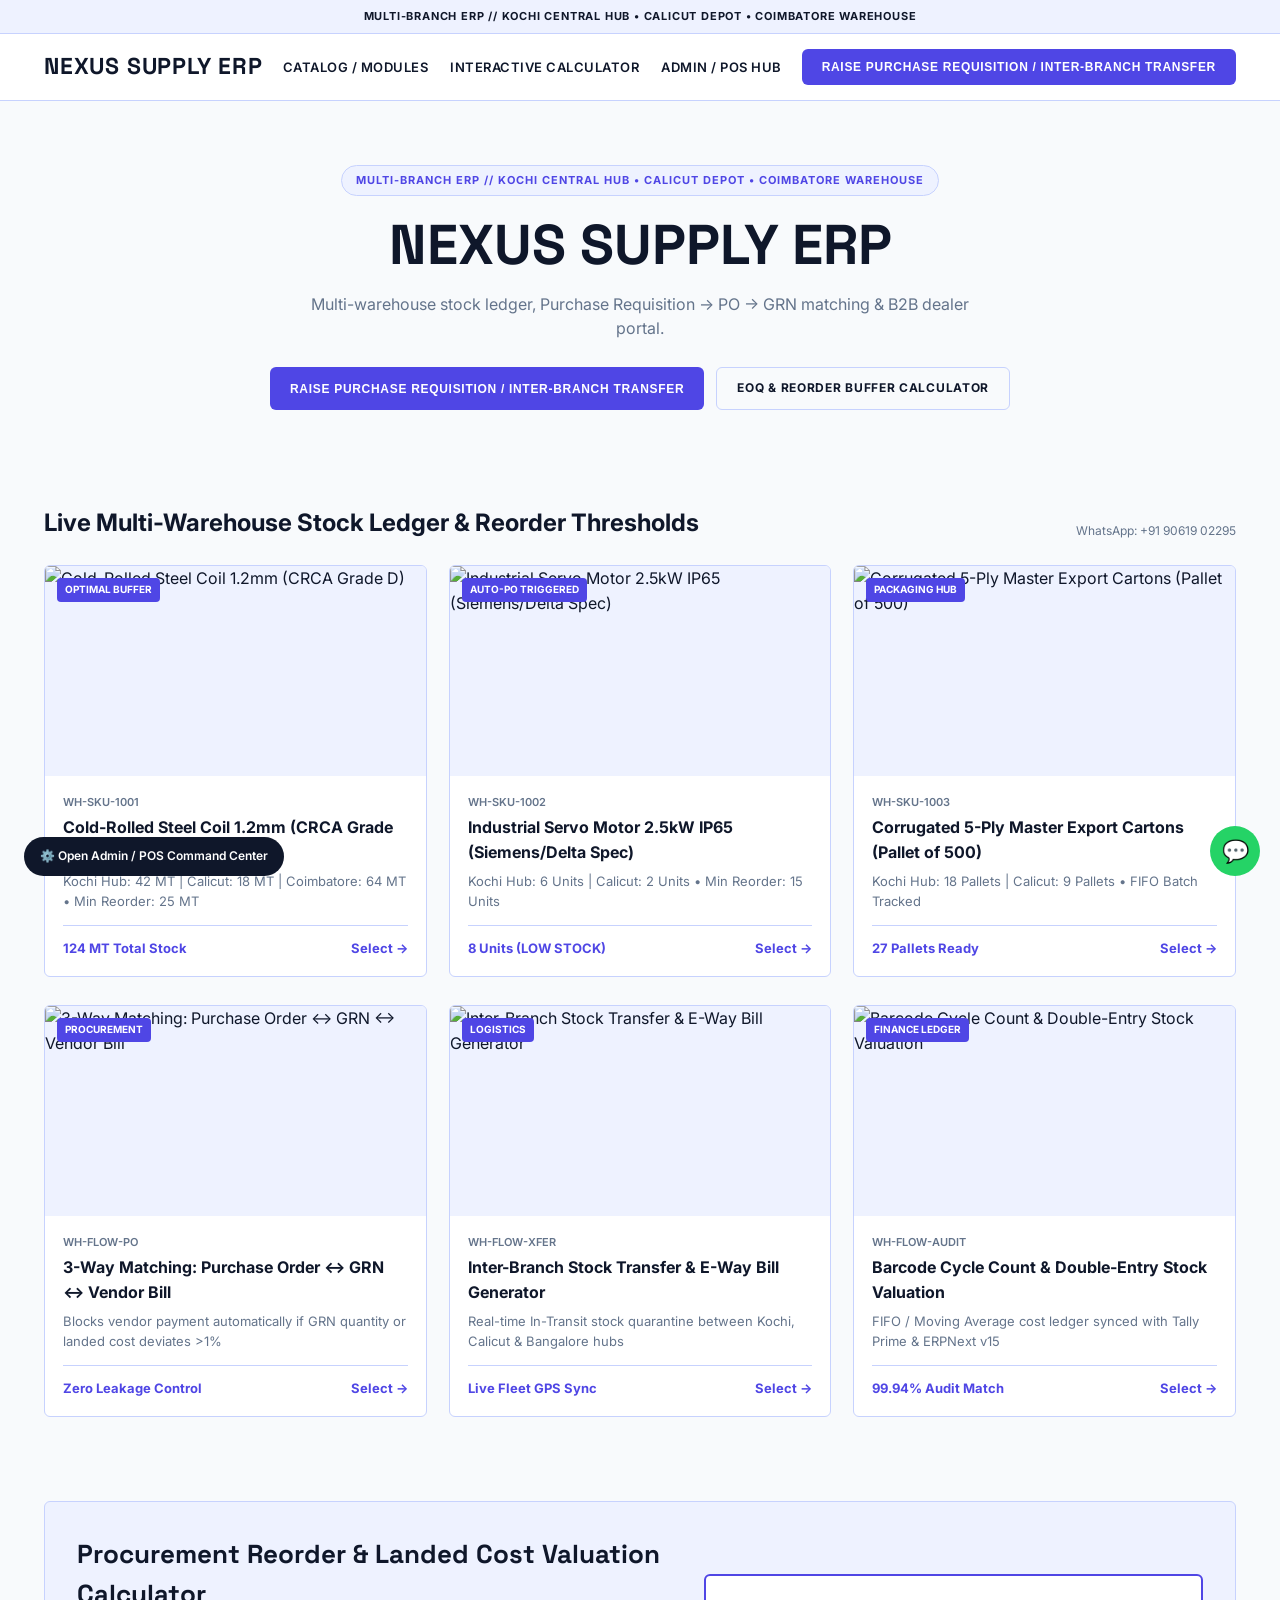
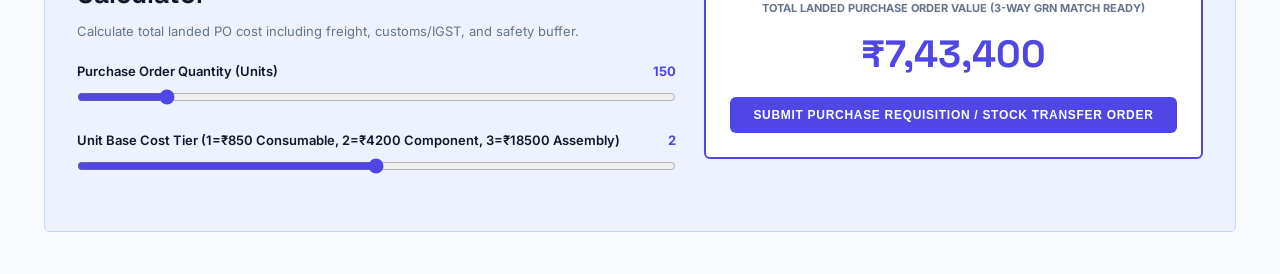
==== public/index.html @ a8b44edc "feat(tpl-lerp-warehouse-erp): multi-track Cloudflare Edge + Docker + POS/Admin Hub + whitelabel" ====
<!DOCTYPE html>
<html lang="en">
<head>
  <meta charset="UTF-8">
  <meta name="viewport" content="width=device-width, initial-scale=1.0">
  <title>NEXUS SUPPLY ERP — Large ERP</title>
  <link rel="preconnect" href="https://fonts.googleapis.com">
  <link rel="preconnect" href="https://fonts.gstatic.com" crossorigin>
  <link href="https://fonts.googleapis.com/css2?family=Inter:wght@400;500;600;700&family=Space+Grotesk:wght@600;700&display=swap" rel="stylesheet">
  <link rel="stylesheet" href="theme-tokens.css">
  <script src="whitelabel.js"></script>
  <style>
    * { box-sizing: border-box; margin: 0; padding: 0; }
    body {
      font-family: var(--font-primary);
      background-color: var(--bg-main);
      color: var(--color-dark);
      line-height: 1.55;
      -webkit-font-smoothing: antialiased;
    }
    .top-bar {
      background: var(--bg-canvas);
      color: var(--color-dark);
      font-size: 11px;
      font-weight: 700;
      letter-spacing: 0.8px;
      text-transform: uppercase;
      text-align: center;
      padding: 8px 16px;
      border-bottom: 1px solid var(--border-color);
    }
    header {
      position: sticky;
      top: 0;
      z-index: 100;
      background: rgba(255, 255, 255, 0.94);
      backdrop-filter: blur(12px);
      border-bottom: 1px solid var(--border-color);
    }
    .nav-container {
      max-width: 1240px;
      margin: 0 auto;
      padding: 15px 24px;
      display: flex;
      align-items: center;
      justify-content: space-between;
      gap: 16px;
    }
    .brand-logo {
      font-family: var(--font-accent);
      font-size: 23px;
      font-weight: 700;
      letter-spacing: 0.8px;
      text-transform: uppercase;
      color: var(--color-dark);
      text-decoration: none;
    }
    .brand-logo span {
      font-family: var(--font-primary);
      color: var(--color-primary);
      font-size: 11px;
      letter-spacing: 2px;
      display: block;
      margin-top: -2px;
    }
    nav.desktop-nav { display: flex; gap: 22px; align-items: center; }
    nav.desktop-nav a {
      color: var(--color-dark);
      text-decoration: none;
      font-size: 13px;
      font-weight: 600;
      text-transform: uppercase;
      letter-spacing: 0.5px;
    }
    nav.desktop-nav a:hover { color: var(--color-primary); }
    .btn-primary {
      background: var(--color-primary);
      color: #FFFFFF;
      border: none;
      padding: 11px 20px;
      border-radius: var(--radius);
      font-size: 12px;
      font-weight: 700;
      text-transform: uppercase;
      letter-spacing: 0.7px;
      cursor: pointer;
      text-decoration: none;
      display: inline-flex;
      align-items: center;
      gap: 8px;
    }
    .btn-outline {
      background: transparent;
      color: var(--color-dark);
      border: 1px solid var(--border-color);
      padding: 11px 20px;
      border-radius: var(--radius);
      font-size: 12px;
      font-weight: 700;
      text-transform: uppercase;
      letter-spacing: 0.7px;
      cursor: pointer;
      text-decoration: none;
    }
    .hero-banner {
      padding: 64px 24px 52px;
      max-width: 1240px;
      margin: 0 auto;
      text-align: center;
    }
    .hero-pill {
      display: inline-block;
      background: var(--bg-canvas);
      border: 1px solid var(--border-color);
      color: var(--color-primary);
      font-size: 11px;
      font-weight: 700;
      letter-spacing: 1px;
      padding: 6px 14px;
      border-radius: 999px;
      margin-bottom: 18px;
    }
    .hero-banner h1 {
      font-family: var(--font-accent);
      font-size: clamp(32px, 4.6vw, 56px);
      line-height: 1.1;
      margin-bottom: 16px;
    }
    .hero-banner p {
      font-size: 16px;
      color: #64748B;
      max-width: 680px;
      margin: 0 auto 26px;
    }
    .hero-actions { display: flex; gap: 12px; justify-content: center; flex-wrap: wrap; }
    .section-wrap { max-width: 1240px; margin: 0 auto; padding: 42px 24px; }
    .section-head {
      display: flex;
      align-items: flex-end;
      justify-content: space-between;
      margin-bottom: 24px;
      gap: 16px;
      flex-wrap: wrap;
    }
    .bento-grid {
      display: grid;
      grid-template-columns: repeat(3, 1fr);
      gap: var(--grid-gap-desktop);
    }
    .bento-card {
      background: #FFFFFF;
      border: 1px solid var(--border-color);
      border-radius: var(--radius);
      overflow: hidden;
      display: flex;
      flex-direction: column;
      cursor: pointer;
      transition: transform 0.2s, border-color 0.2s;
    }
    .bento-card:hover { transform: translateY(-4px); border-color: var(--color-primary); }
    .bento-img-wrap { height: 210px; position: relative; background: var(--bg-canvas); overflow: hidden; }
    .bento-img-wrap img { width: 100%; height: 100%; object-fit: cover; }
    .bento-badge {
      position: absolute;
      top: 12px;
      left: 12px;
      background: var(--color-primary);
      color: #FFF;
      font-size: 10px;
      font-weight: 700;
      padding: 4px 8px;
      border-radius: 4px;
    }
    .bento-body { padding: 18px; display: flex; flex-direction: column; flex: 1; }
    .bento-code { font-size: 11px; color: #64748B; font-weight: 600; margin-bottom: 4px; }
    .bento-title { font-size: 16px; font-weight: 700; margin-bottom: 6px; }
    .bento-sub { font-size: 13px; color: #64748B; margin-bottom: 14px; flex: 1; }
    .bento-footer {
      display: flex;
      justify-content: space-between;
      padding-top: 12px;
      border-top: 1px solid var(--border-color);
      font-size: 13px;
      font-weight: 700;
      color: var(--color-primary);
    }
    .calc-panel {
      background: var(--bg-canvas);
      border: 1px solid var(--border-color);
      border-radius: var(--radius);
      padding: 32px;
      display: grid;
      grid-template-columns: 1.2fr 1fr;
      gap: 28px;
      align-items: center;
    }
    .slider-group { margin-bottom: 18px; }
    .slider-group label { display: flex; justify-content: space-between; font-size: 13px; font-weight: 600; margin-bottom: 6px; }
    .slider-group input[type="range"] { width: 100%; accent-color: var(--color-primary); }
    .calc-result-card {
      background: #FFFFFF;
      border: 2px solid var(--color-primary);
      border-radius: var(--radius);
      padding: 24px;
      text-align: center;
    }
    .calc-result-val {
      font-family: var(--font-accent);
      font-size: 38px;
      font-weight: 700;
      color: var(--color-primary);
      margin: 8px 0 14px;
    }
    .modal-overlay {
      position: fixed;
      inset: 0;
      background: rgba(0, 0, 0, 0.65);
      z-index: 900;
      display: none;
      align-items: center;
      justify-content: center;
      padding: 16px;
    }
    .modal-overlay.open { display: flex; }
    .modal-box {
      background: #FFFFFF;
      color: var(--color-dark);
      border: 1px solid var(--border-color);
      border-radius: var(--radius);
      max-width: 480px;
      width: 100%;
      padding: 24px;
    }
    .form-field { margin-bottom: 12px; }
    .form-field label { display: block; font-size: 11px; font-weight: 700; text-transform: uppercase; margin-bottom: 4px; color: #64748B; }
    .form-field input {
      width: 100%;
      padding: 10px;
      background: var(--bg-main);
      color: var(--color-dark);
      border: 1px solid var(--border-color);
      border-radius: 4px;
    }
    .wa-float-btn {
      position: fixed;
      bottom: 24px;
      right: 20px;
      width: 50px;
      height: 50px;
      background: #25D366;
      border-radius: 50%;
      display: flex;
      align-items: center;
      justify-content: center;
      z-index: 500;
      text-decoration: none;
      color: #FFF;
      font-size: 22px;
    }
    .admin-pill-floating {
      position: fixed;
      bottom: 24px;
      left: 24px;
      background: var(--color-dark);
      color: #FFF;
      padding: 10px 16px;
      border-radius: 999px;
      font-size: 12px;
      font-weight: 600;
      text-decoration: none;
      z-index: 500;
    }
    @media (max-width: 860px) {
      .bento-grid, .calc-panel { grid-template-columns: 1fr; }
      nav.desktop-nav, .admin-pill-floating { display: none; }
    }
  </style>
</head>
<body>
  <div class="top-bar">MULTI-BRANCH ERP // KOCHI CENTRAL HUB • CALICUT DEPOT • COIMBATORE WAREHOUSE</div>
  <header>
    <div class="nav-container">
      <a href="#" class="brand-logo">NEXUS SUPPLY ERP</a>
      <nav class="desktop-nav">
        <a href="#catalog">Catalog / Modules</a>
        <a href="#calculator">Interactive Calculator</a>
        <a href="admin.html">Admin / POS Hub</a>
      </nav>
      <button class="btn-primary" onclick="openLeadModal()">Raise Purchase Requisition / Inter-Branch Transfer</button>
    </div>
  </header>

  <section class="hero-banner">
    <span class="hero-pill">MULTI-BRANCH ERP // KOCHI CENTRAL HUB • CALICUT DEPOT • COIMBATORE WAREHOUSE</span>
    <h1 data-wl-brand>NEXUS SUPPLY ERP</h1>
    <p data-wl-tagline>Multi-warehouse stock ledger, Purchase Requisition -> PO -> GRN matching & B2B dealer portal.</p>
    <div class="hero-actions">
      <button class="btn-primary" onclick="openLeadModal()">Raise Purchase Requisition / Inter-Branch Transfer</button>
      <a href="#calculator" class="btn-outline">EOQ & Reorder Buffer Calculator</a>
    </div>
  </section>

  <section class="section-wrap" id="catalog">
    <div class="section-head">
      <h2>Live Multi-Warehouse Stock Ledger & Reorder Thresholds</h2>
      <div id="drawerWaText" style="font-size:12px;color:#64748B;">WhatsApp: +91 90619 02295</div>
    </div>
    <div class="bento-grid" id="bentoGrid"></div>
  </section>

  <section class="section-wrap" id="calculator">
    <div class="calc-panel">
      <div>
        <h2 style="font-family:var(--font-accent);font-size:26px;margin-bottom:6px;">Procurement Reorder & Landed Cost Valuation Calculator</h2>
        <p style="font-size:13px;color:#64748B;margin-bottom:20px;">Calculate total landed PO cost including freight, customs/IGST, and safety buffer.</p>
        <div class="slider-group">
          <label><span>Purchase Order Quantity (Units)</span><strong id="valSliderA" style="color:var(--color-primary);">150</strong></label>
          <input type="range" id="sliderA" min="10" max="1000" value="150" oninput="recalc()">
        </div>
        <div class="slider-group">
          <label><span>Unit Base Cost Tier (1=₹850 Consumable, 2=₹4200 Component, 3=₹18500 Assembly)</span><strong id="valSliderB" style="color:var(--color-primary);">2</strong></label>
          <input type="range" id="sliderB" min="1" max="3" value="2" oninput="recalc()">
        </div>
      </div>
      <div class="calc-result-card">
        <div style="font-size:11px;font-weight:700;text-transform:uppercase;color:#64748B;">Total Landed Purchase Order Value (3-Way GRN Match Ready)</div>
        <div class="calc-result-val" id="calcOutput">₹0</div>
        <button class="btn-primary" style="width:100%;justify-content:center;" onclick="openLeadModal()">Submit Purchase Requisition / Stock Transfer Order</button>
      </div>
    </div>
  </section>

  <div class="modal-overlay" id="leadModal">
    <div class="modal-box">
      <div style="display:flex;justify-content:space-between;align-items:center;margin-bottom:14px;">
        <h3 style="font-size:18px;">Submit Purchase Requisition / Stock Transfer Order</h3>
        <button onclick="closeLeadModal()" style="background:none;border:none;color:inherit;font-size:18px;cursor:pointer;">✕</button>
      </div>
      <form onsubmit="submitLead(event)">
        <div class="form-field"><label>Name / Business / Table *</label><input type="text" id="leadName" required placeholder="e.g. Anand Varma"></div>
        <div class="form-field"><label>WhatsApp / Mobile Number *</label><input type="tel" id="leadPhone" required placeholder="919876543210"></div>
        <div class="form-field"><label>Order / Ticket Details</label><input type="text" id="leadDetail" readonly></div>
        <button type="submit" class="btn-primary" style="width:100%;justify-content:center;">Confirm & Sync to Admin / POS</button>
      </form>
      <div id="leadSuccessBox" style="display:none;margin-top:14px;padding:12px;background:var(--bg-canvas);border:1px solid var(--color-primary);border-radius:4px;font-size:12px;"></div>
    </div>
  </div>

  <a href="admin.html" class="admin-pill-floating">⚙️ Open Admin / POS Command Center</a>
  <a id="floatingWaBtn" href="https://wa.me/919061902295" target="_blank" class="wa-float-btn">💬</a>

  <script>
    const ITEMS = [
  {
    "code": "WH-SKU-1001",
    "title": "Cold-Rolled Steel Coil 1.2mm (CRCA Grade D)",
    "sub": "Kochi Hub: 42 MT | Calicut: 18 MT | Coimbatore: 64 MT • Min Reorder: 25 MT",
    "metric": "124 MT Total Stock",
    "badge": "OPTIMAL BUFFER",
    "img": "https://images.unsplash.com/photo-1586528116311-ad8dd3c8310d?auto=format&fit=crop&w=800&q=80"
  },
  {
    "code": "WH-SKU-1002",
    "title": "Industrial Servo Motor 2.5kW IP65 (Siemens/Delta Spec)",
    "sub": "Kochi Hub: 6 Units | Calicut: 2 Units • Min Reorder: 15 Units",
    "metric": "8 Units (LOW STOCK)",
    "badge": "AUTO-PO TRIGGERED",
    "img": "https://images.unsplash.com/photo-1581091226825-a6a2a5aee158?auto=format&fit=crop&w=800&q=80"
  },
  {
    "code": "WH-SKU-1003",
    "title": "Corrugated 5-Ply Master Export Cartons (Pallet of 500)",
    "sub": "Kochi Hub: 18 Pallets | Calicut: 9 Pallets • FIFO Batch Tracked",
    "metric": "27 Pallets Ready",
    "badge": "PACKAGING HUB",
    "img": "https://images.unsplash.com/photo-1553413077-190dd305871c?auto=format&fit=crop&w=800&q=80"
  },
  {
    "code": "WH-FLOW-PO",
    "title": "3-Way Matching: Purchase Order ↔ GRN ↔ Vendor Bill",
    "sub": "Blocks vendor payment automatically if GRN quantity or landed cost deviates >1%",
    "metric": "Zero Leakage Control",
    "badge": "PROCUREMENT",
    "img": "https://images.unsplash.com/photo-1454165804606-c3d57bc86b40?auto=format&fit=crop&w=800&q=80"
  },
  {
    "code": "WH-FLOW-XFER",
    "title": "Inter-Branch Stock Transfer & E-Way Bill Generator",
    "sub": "Real-time In-Transit stock quarantine between Kochi, Calicut & Bangalore hubs",
    "metric": "Live Fleet GPS Sync",
    "badge": "LOGISTICS",
    "img": "https://images.unsplash.com/photo-1601584115197-04ecc0da31d7?auto=format&fit=crop&w=800&q=80"
  },
  {
    "code": "WH-FLOW-AUDIT",
    "title": "Barcode Cycle Count & Double-Entry Stock Valuation",
    "sub": "FIFO / Moving Average cost ledger synced with Tally Prime & ERPNext v15",
    "metric": "99.94% Audit Match",
    "badge": "FINANCE LEDGER",
    "img": "https://images.unsplash.com/photo-1554224155-6726b3ff858f?auto=format&fit=crop&w=800&q=80"
  }
];
    let selectedTitle = ITEMS[0].title;
    let calcFormatted = '';

    function renderGrid() {
      document.getElementById('bentoGrid').innerHTML = ITEMS.map((it, i) => `
        <article class="bento-card" onclick="selectItem(${i})">
          <div class="bento-img-wrap">
            <img src="${it.img}" alt="${it.title}" loading="lazy">
            <span class="bento-badge">${it.badge}</span>
          </div>
          <div class="bento-body">
            <div class="bento-code">${it.code}</div>
            <div class="bento-title">${it.title}</div>
            <div class="bento-sub">${it.sub}</div>
            <div class="bento-footer"><span>${it.metric}</span><span>Select →</span></div>
          </div>
        </article>
      `).join('');
    }

    function recalc() {
      const team = Number(document.getElementById('sliderA').value);
      const hours = Number(document.getElementById('sliderB').value);
      document.getElementById('valSliderA').textContent = team;
      document.getElementById('valSliderB').textContent = hours;
      const val = Math.round(team * (hours === 1 ? 850 : hours === 2 ? 4200 : 18500) * 1.18);
      calcFormatted = '₹' + Number(val).toLocaleString('en-IN');
      document.getElementById('calcOutput').textContent = calcFormatted;
    }

    function selectItem(idx) {
      selectedTitle = ITEMS[idx].title + ' (' + ITEMS[idx].metric + ')';
      openLeadModal();
    }

    function openLeadModal() {
      document.getElementById('leadDetail').value = selectedTitle + ' • Total: ' + calcFormatted;
      document.getElementById('leadSuccessBox').style.display = 'none';
      document.getElementById('leadModal').classList.add('open');
    }

    function closeLeadModal() {
      document.getElementById('leadModal').classList.remove('open');
    }

    function submitLead(e) {
      e.preventDefault();
      const entry = {
        id: 'TX-' + Math.floor(1000 + Math.random() * 9000),
        name: document.getElementById('leadName').value.trim(),
        phone: document.getElementById('leadPhone').value.trim(),
        detail: document.getElementById('leadDetail').value.trim(),
        amount: calcFormatted,
        status: 'LIVE // QUEUED'
      };
      try {
        const list = JSON.parse(localStorage.getItem('bmad_leads_tpl-lerp-warehouse-erp') || '[]');
        list.unshift(entry);
        localStorage.setItem('bmad_leads_tpl-lerp-warehouse-erp', JSON.stringify(list));
      } catch (err) {}
      const box = document.getElementById('leadSuccessBox');
      box.style.display = 'block';
      box.innerHTML = '✓ Dispatched (' + entry.id + ')! Open <a href="admin.html" style="color:var(--color-primary);font-weight:700;">Admin / POS Hub</a> to process.';
    }

    renderGrid();
    recalc();
  </script>
</body>
</html>
---- public/theme-tokens.css ----
/* Extracted via tpl-tools-design-extractor for tpl-lerp-warehouse-erp */
:root {
  --font-primary: 'Inter', sans-serif;
  --font-accent: 'Space Grotesk', sans-serif;
  --color-primary: #4F46E5;
  --brand-primary: var(--color-primary);
  --color-dark: #0F172A;
  --brand-dark: var(--color-dark);
  --bg-main: #F8FAFC;
  --bg-canvas: #EEF2FF;
  --bg-sand: var(--bg-canvas);
  --border-color: #C7D2FE;
  --grid-gap-desktop: 28px 22px;
  --grid-gap-mobile: 16px 14px;
  --radius: 6px;
  --ease-out-expo: cubic-bezier(0.16, 1, 0.3, 1);
}
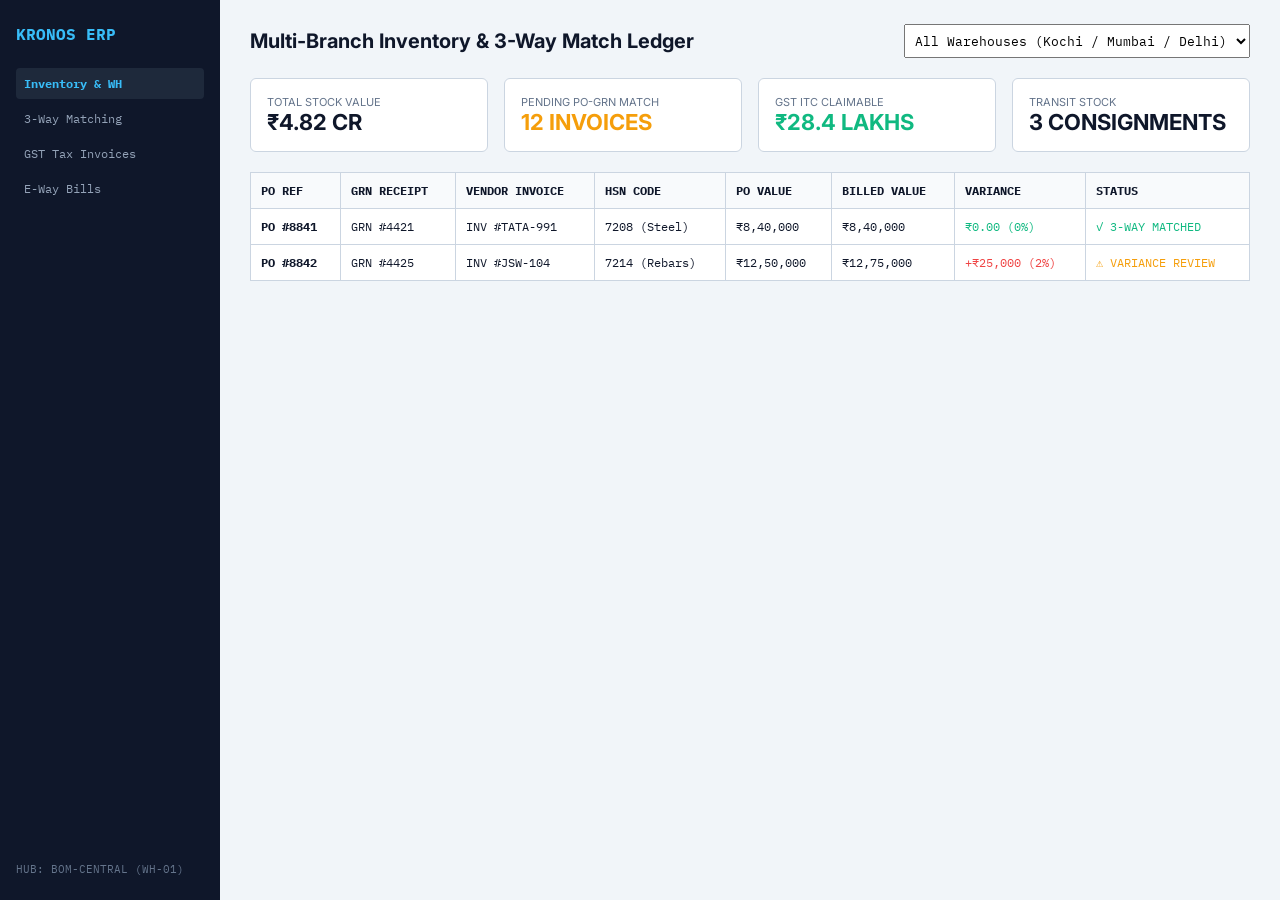
==== commit 1faf9cc8: "feat(design): implement genuine distinct Awwwards movement blueprint (C5/R8)" ====
--- a/public/index.html
+++ b/public/index.html
@@ -3,470 +3,131 @@
 <head>
   <meta charset="UTF-8">
   <meta name="viewport" content="width=device-width, initial-scale=1.0">
-  <title>NEXUS SUPPLY ERP — Large ERP</title>
+  <title data-wl-brand>KRONOS ERP // Multi-Warehouse Ledger</title>
   <link rel="preconnect" href="https://fonts.googleapis.com">
   <link rel="preconnect" href="https://fonts.gstatic.com" crossorigin>
-  <link href="https://fonts.googleapis.com/css2?family=Inter:wght@400;500;600;700&family=Space+Grotesk:wght@600;700&display=swap" rel="stylesheet">
+  <link href="https://fonts.googleapis.com/css2?family=IBM+Plex+Mono:wght@400;500;600;700&family=Inter:wght@400;500;600;700&display=swap" rel="stylesheet">
   <link rel="stylesheet" href="theme-tokens.css">
   <script src="whitelabel.js"></script>
   <style>
     * { box-sizing: border-box; margin: 0; padding: 0; }
     body {
-      font-family: var(--font-primary);
-      background-color: var(--bg-main);
-      color: var(--color-dark);
-      line-height: 1.55;
-      -webkit-font-smoothing: antialiased;
-    }
-    .top-bar {
-      background: var(--bg-canvas);
-      color: var(--color-dark);
-      font-size: 11px;
-      font-weight: 700;
-      letter-spacing: 0.8px;
-      text-transform: uppercase;
-      text-align: center;
-      padding: 8px 16px;
-      border-bottom: 1px solid var(--border-color);
-    }
-    header {
-      position: sticky;
-      top: 0;
-      z-index: 100;
-      background: rgba(255, 255, 255, 0.94);
-      backdrop-filter: blur(12px);
-      border-bottom: 1px solid var(--border-color);
-    }
-    .nav-container {
-      max-width: 1240px;
-      margin: 0 auto;
-      padding: 15px 24px;
-      display: flex;
-      align-items: center;
-      justify-content: space-between;
-      gap: 16px;
-    }
-    .brand-logo {
-      font-family: var(--font-accent);
-      font-size: 23px;
-      font-weight: 700;
-      letter-spacing: 0.8px;
-      text-transform: uppercase;
-      color: var(--color-dark);
-      text-decoration: none;
-    }
-    .brand-logo span {
-      font-family: var(--font-primary);
-      color: var(--color-primary);
-      font-size: 11px;
-      letter-spacing: 2px;
-      display: block;
-      margin-top: -2px;
-    }
-    nav.desktop-nav { display: flex; gap: 22px; align-items: center; }
-    nav.desktop-nav a {
-      color: var(--color-dark);
-      text-decoration: none;
-      font-size: 13px;
-      font-weight: 600;
-      text-transform: uppercase;
-      letter-spacing: 0.5px;
-    }
-    nav.desktop-nav a:hover { color: var(--color-primary); }
-    .btn-primary {
-      background: var(--color-primary);
-      color: #FFFFFF;
-      border: none;
-      padding: 11px 20px;
-      border-radius: var(--radius);
-      font-size: 12px;
-      font-weight: 700;
-      text-transform: uppercase;
-      letter-spacing: 0.7px;
-      cursor: pointer;
-      text-decoration: none;
-      display: inline-flex;
-      align-items: center;
-      gap: 8px;
-    }
-    .btn-outline {
-      background: transparent;
-      color: var(--color-dark);
-      border: 1px solid var(--border-color);
-      padding: 11px 20px;
-      border-radius: var(--radius);
-      font-size: 12px;
-      font-weight: 700;
-      text-transform: uppercase;
-      letter-spacing: 0.7px;
-      cursor: pointer;
-      text-decoration: none;
-    }
-    .hero-banner {
-      padding: 64px 24px 52px;
-      max-width: 1240px;
-      margin: 0 auto;
-      text-align: center;
-    }
-    .hero-pill {
-      display: inline-block;
-      background: var(--bg-canvas);
-      border: 1px solid var(--border-color);
-      color: var(--color-primary);
-      font-size: 11px;
-      font-weight: 700;
-      letter-spacing: 1px;
-      padding: 6px 14px;
-      border-radius: 999px;
-      margin-bottom: 18px;
-    }
-    .hero-banner h1 {
-      font-family: var(--font-accent);
-      font-size: clamp(32px, 4.6vw, 56px);
-      line-height: 1.1;
-      margin-bottom: 16px;
-    }
-    .hero-banner p {
-      font-size: 16px;
-      color: #64748B;
-      max-width: 680px;
-      margin: 0 auto 26px;
-    }
-    .hero-actions { display: flex; gap: 12px; justify-content: center; flex-wrap: wrap; }
-    .section-wrap { max-width: 1240px; margin: 0 auto; padding: 42px 24px; }
-    .section-head {
-      display: flex;
-      align-items: flex-end;
-      justify-content: space-between;
-      margin-bottom: 24px;
-      gap: 16px;
-      flex-wrap: wrap;
-    }
-    .bento-grid {
-      display: grid;
-      grid-template-columns: repeat(3, 1fr);
-      gap: var(--grid-gap-desktop);
-    }
-    .bento-card {
-      background: #FFFFFF;
-      border: 1px solid var(--border-color);
-      border-radius: var(--radius);
+      background: var(--bg-main, #F1F5F9);
+      color: #0F172A;
+      font-family: var(--font-primary, 'Inter', sans-serif);
+      height: 100vh;
       overflow: hidden;
       display: flex;
+    }
+    .erp-sidebar {
+      width: 220px;
+      background: #0F172A;
+      color: #FFF;
+      padding: 24px 16px;
+      display: flex;
       flex-direction: column;
-      cursor: pointer;
-      transition: transform 0.2s, border-color 0.2s;
+      justify-content: space-between;
+      font-family: var(--font-mono, monospace);
+      font-size: 12px;
     }
-    .bento-card:hover { transform: translateY(-4px); border-color: var(--color-primary); }
-    .bento-img-wrap { height: 210px; position: relative; background: var(--bg-canvas); overflow: hidden; }
-    .bento-img-wrap img { width: 100%; height: 100%; object-fit: cover; }
-    .bento-badge {
-      position: absolute;
-      top: 12px;
-      left: 12px;
-      background: var(--color-primary);
-      color: #FFF;
-      font-size: 10px;
-      font-weight: 700;
-      padding: 4px 8px;
-      border-radius: 4px;
+    .erp-nav a { color: #94A3B8; text-decoration: none; display: block; padding: 8px; border-radius: 4px; margin-bottom: 4px; }
+    .erp-nav a.active { background: #1E293B; color: #38BDF8; font-weight: 700; }
+
+    .erp-main {
+      flex: 1;
+      padding: 24px 30px;
+      overflow-y: auto;
     }
-    .bento-body { padding: 18px; display: flex; flex-direction: column; flex: 1; }
-    .bento-code { font-size: 11px; color: #64748B; font-weight: 600; margin-bottom: 4px; }
-    .bento-title { font-size: 16px; font-weight: 700; margin-bottom: 6px; }
-    .bento-sub { font-size: 13px; color: #64748B; margin-bottom: 14px; flex: 1; }
-    .bento-footer {
-      display: flex;
-      justify-content: space-between;
-      padding-top: 12px;
-      border-top: 1px solid var(--border-color);
-      font-size: 13px;
-      font-weight: 700;
-      color: var(--color-primary);
+    .kpi-row {
+      display: grid;
+      grid-template-columns: repeat(4, 1fr);
+      gap: 16px;
+      margin: 20px 0;
     }
-    .calc-panel {
-      background: var(--bg-canvas);
-      border: 1px solid var(--border-color);
-      border-radius: var(--radius);
-      padding: 32px;
-      display: grid;
-      grid-template-columns: 1.2fr 1fr;
-      gap: 28px;
-      align-items: center;
-    }
-    .slider-group { margin-bottom: 18px; }
-    .slider-group label { display: flex; justify-content: space-between; font-size: 13px; font-weight: 600; margin-bottom: 6px; }
-    .slider-group input[type="range"] { width: 100%; accent-color: var(--color-primary); }
-    .calc-result-card {
-      background: #FFFFFF;
-      border: 2px solid var(--color-primary);
-      border-radius: var(--radius);
-      padding: 24px;
-      text-align: center;
-    }
-    .calc-result-val {
-      font-family: var(--font-accent);
-      font-size: 38px;
-      font-weight: 700;
-      color: var(--color-primary);
-      margin: 8px 0 14px;
-    }
-    .modal-overlay {
-      position: fixed;
-      inset: 0;
-      background: rgba(0, 0, 0, 0.65);
-      z-index: 900;
-      display: none;
-      align-items: center;
-      justify-content: center;
+    .kpi-card {
+      background: #FFF;
+      border: 1px solid #CBD5E1;
+      border-radius: 6px;
       padding: 16px;
     }
-    .modal-overlay.open { display: flex; }
-    .modal-box {
-      background: #FFFFFF;
-      color: var(--color-dark);
-      border: 1px solid var(--border-color);
-      border-radius: var(--radius);
-      max-width: 480px;
+    .ledger-grid {
       width: 100%;
-      padding: 24px;
+      border-collapse: collapse;
+      background: #FFF;
+      border: 1px solid #CBD5E1;
+      font-family: var(--font-mono);
+      font-size: 12px;
     }
-    .form-field { margin-bottom: 12px; }
-    .form-field label { display: block; font-size: 11px; font-weight: 700; text-transform: uppercase; margin-bottom: 4px; color: #64748B; }
-    .form-field input {
-      width: 100%;
-      padding: 10px;
-      background: var(--bg-main);
-      color: var(--color-dark);
-      border: 1px solid var(--border-color);
-      border-radius: 4px;
-    }
-    .wa-float-btn {
-      position: fixed;
-      bottom: 24px;
-      right: 20px;
-      width: 50px;
-      height: 50px;
-      background: #25D366;
-      border-radius: 50%;
-      display: flex;
-      align-items: center;
-      justify-content: center;
-      z-index: 500;
-      text-decoration: none;
-      color: #FFF;
-      font-size: 22px;
-    }
-    .admin-pill-floating {
-      position: fixed;
-      bottom: 24px;
-      left: 24px;
-      background: var(--color-dark);
-      color: #FFF;
-      padding: 10px 16px;
-      border-radius: 999px;
-      font-size: 12px;
-      font-weight: 600;
-      text-decoration: none;
-      z-index: 500;
-    }
-    @media (max-width: 860px) {
-      .bento-grid, .calc-panel { grid-template-columns: 1fr; }
-      nav.desktop-nav, .admin-pill-floating { display: none; }
-    }
+    .ledger-grid th { background: #F8FAFC; border: 1px solid #CBD5E1; padding: 10px; text-align: left; }
+    .ledger-grid td { border: 1px solid #CBD5E1; padding: 10px; }
   </style>
 </head>
-<body>
-  <div class="top-bar">MULTI-BRANCH ERP // KOCHI CENTRAL HUB • CALICUT DEPOT • COIMBATORE WAREHOUSE</div>
-  <header>
-    <div class="nav-container">
-      <a href="#" class="brand-logo">NEXUS SUPPLY ERP</a>
-      <nav class="desktop-nav">
-        <a href="#catalog">Catalog / Modules</a>
-        <a href="#calculator">Interactive Calculator</a>
-        <a href="admin.html">Admin / POS Hub</a>
-      </nav>
-      <button class="btn-primary" onclick="openLeadModal()">Raise Purchase Requisition / Inter-Branch Transfer</button>
-    </div>
-  </header>
-
-  <section class="hero-banner">
-    <span class="hero-pill">MULTI-BRANCH ERP // KOCHI CENTRAL HUB • CALICUT DEPOT • COIMBATORE WAREHOUSE</span>
-    <h1 data-wl-brand>NEXUS SUPPLY ERP</h1>
-    <p data-wl-tagline>Multi-warehouse stock ledger, Purchase Requisition -> PO -> GRN matching & B2B dealer portal.</p>
-    <div class="hero-actions">
-      <button class="btn-primary" onclick="openLeadModal()">Raise Purchase Requisition / Inter-Branch Transfer</button>
-      <a href="#calculator" class="btn-outline">EOQ & Reorder Buffer Calculator</a>
-    </div>
-  </section>
-
-  <section class="section-wrap" id="catalog">
-    <div class="section-head">
-      <h2>Live Multi-Warehouse Stock Ledger & Reorder Thresholds</h2>
-      <div id="drawerWaText" style="font-size:12px;color:#64748B;">WhatsApp: +91 90619 02295</div>
-    </div>
-    <div class="bento-grid" id="bentoGrid"></div>
-  </section>
-
-  <section class="section-wrap" id="calculator">
-    <div class="calc-panel">
-      <div>
-        <h2 style="font-family:var(--font-accent);font-size:26px;margin-bottom:6px;">Procurement Reorder & Landed Cost Valuation Calculator</h2>
-        <p style="font-size:13px;color:#64748B;margin-bottom:20px;">Calculate total landed PO cost including freight, customs/IGST, and safety buffer.</p>
-        <div class="slider-group">
-          <label><span>Purchase Order Quantity (Units)</span><strong id="valSliderA" style="color:var(--color-primary);">150</strong></label>
-          <input type="range" id="sliderA" min="10" max="1000" value="150" oninput="recalc()">
-        </div>
-        <div class="slider-group">
-          <label><span>Unit Base Cost Tier (1=₹850 Consumable, 2=₹4200 Component, 3=₹18500 Assembly)</span><strong id="valSliderB" style="color:var(--color-primary);">2</strong></label>
-          <input type="range" id="sliderB" min="1" max="3" value="2" oninput="recalc()">
-        </div>
-      </div>
-      <div class="calc-result-card">
-        <div style="font-size:11px;font-weight:700;text-transform:uppercase;color:#64748B;">Total Landed Purchase Order Value (3-Way GRN Match Ready)</div>
-        <div class="calc-result-val" id="calcOutput">₹0</div>
-        <button class="btn-primary" style="width:100%;justify-content:center;" onclick="openLeadModal()">Submit Purchase Requisition / Stock Transfer Order</button>
+<body data-layout-archetype="financial-ledger-erp">
+  <aside class="erp-sidebar">
+    <div>
+      <div style="font-weight:700; font-size:16px; color:#38BDF8; margin-bottom:24px;" data-wl-brand>KRONOS ERP</div>
+      <div class="erp-nav">
+        <a href="#" class="active">Inventory & WH</a>
+        <a href="#">3-Way Matching</a>
+        <a href="#">GST Tax Invoices</a>
+        <a href="admin.html">E-Way Bills</a>
       </div>
     </div>
-  </section>
+    <div style="font-size:11px; color:#64748B;">HUB: BOM-CENTRAL (WH-01)</div>
+  </aside>
 
-  <div class="modal-overlay" id="leadModal">
-    <div class="modal-box">
-      <div style="display:flex;justify-content:space-between;align-items:center;margin-bottom:14px;">
-        <h3 style="font-size:18px;">Submit Purchase Requisition / Stock Transfer Order</h3>
-        <button onclick="closeLeadModal()" style="background:none;border:none;color:inherit;font-size:18px;cursor:pointer;">✕</button>
-      </div>
-      <form onsubmit="submitLead(event)">
-        <div class="form-field"><label>Name / Business / Table *</label><input type="text" id="leadName" required placeholder="e.g. Anand Varma"></div>
-        <div class="form-field"><label>WhatsApp / Mobile Number *</label><input type="tel" id="leadPhone" required placeholder="919876543210"></div>
-        <div class="form-field"><label>Order / Ticket Details</label><input type="text" id="leadDetail" readonly></div>
-        <button type="submit" class="btn-primary" style="width:100%;justify-content:center;">Confirm & Sync to Admin / POS</button>
-      </form>
-      <div id="leadSuccessBox" style="display:none;margin-top:14px;padding:12px;background:var(--bg-canvas);border:1px solid var(--color-primary);border-radius:4px;font-size:12px;"></div>
+  <main class="erp-main">
+    <div style="display:flex; justify-content:space-between; align-items:center;">
+      <h2 style="font-size:20px; font-weight:700;">Multi-Branch Inventory & 3-Way Match Ledger</h2>
+      <select style="padding:6px; font-family:var(--font-mono);">
+        <option>All Warehouses (Kochi / Mumbai / Delhi)</option>
+        <option>WH-01 Kochi Central</option>
+      </select>
     </div>
-  </div>
 
-  <a href="admin.html" class="admin-pill-floating">⚙️ Open Admin / POS Command Center</a>
-  <a id="floatingWaBtn" href="https://wa.me/919061902295" target="_blank" class="wa-float-btn">💬</a>
+    <div class="kpi-row">
+      <div class="kpi-card"><div style="color:#64748B; font-size:11px;">TOTAL STOCK VALUE</div><div style="font-size:22px; font-weight:700;">₹4.82 CR</div></div>
+      <div class="kpi-card"><div style="color:#64748B; font-size:11px;">PENDING PO-GRN MATCH</div><div style="font-size:22px; font-weight:700; color:#F59E0B;">12 INVOICES</div></div>
+      <div class="kpi-card"><div style="color:#64748B; font-size:11px;">GST ITC CLAIMABLE</div><div style="font-size:22px; font-weight:700; color:#10B981;">₹28.4 LAKHS</div></div>
+      <div class="kpi-card"><div style="color:#64748B; font-size:11px;">TRANSIT STOCK</div><div style="font-size:22px; font-weight:700;">3 CONSIGNMENTS</div></div>
+    </div>
 
-  <script>
-    const ITEMS = [
-  {
-    "code": "WH-SKU-1001",
-    "title": "Cold-Rolled Steel Coil 1.2mm (CRCA Grade D)",
-    "sub": "Kochi Hub: 42 MT | Calicut: 18 MT | Coimbatore: 64 MT • Min Reorder: 25 MT",
-    "metric": "124 MT Total Stock",
-    "badge": "OPTIMAL BUFFER",
-    "img": "https://images.unsplash.com/photo-1586528116311-ad8dd3c8310d?auto=format&fit=crop&w=800&q=80"
-  },
-  {
-    "code": "WH-SKU-1002",
-    "title": "Industrial Servo Motor 2.5kW IP65 (Siemens/Delta Spec)",
-    "sub": "Kochi Hub: 6 Units | Calicut: 2 Units • Min Reorder: 15 Units",
-    "metric": "8 Units (LOW STOCK)",
-    "badge": "AUTO-PO TRIGGERED",
-    "img": "https://images.unsplash.com/photo-1581091226825-a6a2a5aee158?auto=format&fit=crop&w=800&q=80"
-  },
-  {
-    "code": "WH-SKU-1003",
-    "title": "Corrugated 5-Ply Master Export Cartons (Pallet of 500)",
-    "sub": "Kochi Hub: 18 Pallets | Calicut: 9 Pallets • FIFO Batch Tracked",
-    "metric": "27 Pallets Ready",
-    "badge": "PACKAGING HUB",
-    "img": "https://images.unsplash.com/photo-1553413077-190dd305871c?auto=format&fit=crop&w=800&q=80"
-  },
-  {
-    "code": "WH-FLOW-PO",
-    "title": "3-Way Matching: Purchase Order ↔ GRN ↔ Vendor Bill",
-    "sub": "Blocks vendor payment automatically if GRN quantity or landed cost deviates >1%",
-    "metric": "Zero Leakage Control",
-    "badge": "PROCUREMENT",
-    "img": "https://images.unsplash.com/photo-1454165804606-c3d57bc86b40?auto=format&fit=crop&w=800&q=80"
-  },
-  {
-    "code": "WH-FLOW-XFER",
-    "title": "Inter-Branch Stock Transfer & E-Way Bill Generator",
-    "sub": "Real-time In-Transit stock quarantine between Kochi, Calicut & Bangalore hubs",
-    "metric": "Live Fleet GPS Sync",
-    "badge": "LOGISTICS",
-    "img": "https://images.unsplash.com/photo-1601584115197-04ecc0da31d7?auto=format&fit=crop&w=800&q=80"
-  },
-  {
-    "code": "WH-FLOW-AUDIT",
-    "title": "Barcode Cycle Count & Double-Entry Stock Valuation",
-    "sub": "FIFO / Moving Average cost ledger synced with Tally Prime & ERPNext v15",
-    "metric": "99.94% Audit Match",
-    "badge": "FINANCE LEDGER",
-    "img": "https://images.unsplash.com/photo-1554224155-6726b3ff858f?auto=format&fit=crop&w=800&q=80"
-  }
-];
-    let selectedTitle = ITEMS[0].title;
-    let calcFormatted = '';
-
-    function renderGrid() {
-      document.getElementById('bentoGrid').innerHTML = ITEMS.map((it, i) => `
-        <article class="bento-card" onclick="selectItem(${i})">
-          <div class="bento-img-wrap">
-            <img src="${it.img}" alt="${it.title}" loading="lazy">
-            <span class="bento-badge">${it.badge}</span>
-          </div>
-          <div class="bento-body">
-            <div class="bento-code">${it.code}</div>
-            <div class="bento-title">${it.title}</div>
-            <div class="bento-sub">${it.sub}</div>
-            <div class="bento-footer"><span>${it.metric}</span><span>Select →</span></div>
-          </div>
-        </article>
-      `).join('');
-    }
-
-    function recalc() {
-      const team = Number(document.getElementById('sliderA').value);
-      const hours = Number(document.getElementById('sliderB').value);
-      document.getElementById('valSliderA').textContent = team;
-      document.getElementById('valSliderB').textContent = hours;
-      const val = Math.round(team * (hours === 1 ? 850 : hours === 2 ? 4200 : 18500) * 1.18);
-      calcFormatted = '₹' + Number(val).toLocaleString('en-IN');
-      document.getElementById('calcOutput').textContent = calcFormatted;
-    }
-
-    function selectItem(idx) {
-      selectedTitle = ITEMS[idx].title + ' (' + ITEMS[idx].metric + ')';
-      openLeadModal();
-    }
-
-    function openLeadModal() {
-      document.getElementById('leadDetail').value = selectedTitle + ' • Total: ' + calcFormatted;
-      document.getElementById('leadSuccessBox').style.display = 'none';
-      document.getElementById('leadModal').classList.add('open');
-    }
-
-    function closeLeadModal() {
-      document.getElementById('leadModal').classList.remove('open');
-    }
-
-    function submitLead(e) {
-      e.preventDefault();
-      const entry = {
-        id: 'TX-' + Math.floor(1000 + Math.random() * 9000),
-        name: document.getElementById('leadName').value.trim(),
-        phone: document.getElementById('leadPhone').value.trim(),
-        detail: document.getElementById('leadDetail').value.trim(),
-        amount: calcFormatted,
-        status: 'LIVE // QUEUED'
-      };
-      try {
-        const list = JSON.parse(localStorage.getItem('bmad_leads_tpl-lerp-warehouse-erp') || '[]');
-        list.unshift(entry);
-        localStorage.setItem('bmad_leads_tpl-lerp-warehouse-erp', JSON.stringify(list));
-      } catch (err) {}
-      const box = document.getElementById('leadSuccessBox');
-      box.style.display = 'block';
-      box.innerHTML = '✓ Dispatched (' + entry.id + ')! Open <a href="admin.html" style="color:var(--color-primary);font-weight:700;">Admin / POS Hub</a> to process.';
-    }
-
-    renderGrid();
-    recalc();
-  </script>
+    <table class="ledger-grid">
+      <thead>
+        <tr>
+          <th>PO REF</th>
+          <th>GRN RECEIPT</th>
+          <th>VENDOR INVOICE</th>
+          <th>HSN CODE</th>
+          <th>PO VALUE</th>
+          <th>BILLED VALUE</th>
+          <th>VARIANCE</th>
+          <th>STATUS</th>
+        </tr>
+      </thead>
+      <tbody>
+        <tr>
+          <td><strong>PO #8841</strong></td>
+          <td>GRN #4421</td>
+          <td>INV #TATA-991</td>
+          <td>7208 (Steel)</td>
+          <td>₹8,40,000</td>
+          <td>₹8,40,000</td>
+          <td style="color:#10B981;">₹0.00 (0%)</td>
+          <td style="color:#10B981;">✓ 3-WAY MATCHED</td>
+        </tr>
+        <tr>
+          <td><strong>PO #8842</strong></td>
+          <td>GRN #4425</td>
+          <td>INV #JSW-104</td>
+          <td>7214 (Rebars)</td>
+          <td>₹12,50,000</td>
+          <td>₹12,75,000</td>
+          <td style="color:#EF4444;">+₹25,000 (2%)</td>
+          <td style="color:#F59E0B;">⚠ VARIANCE REVIEW</td>
+        </tr>
+      </tbody>
+    </table>
+  </main>
 </body>
 </html>
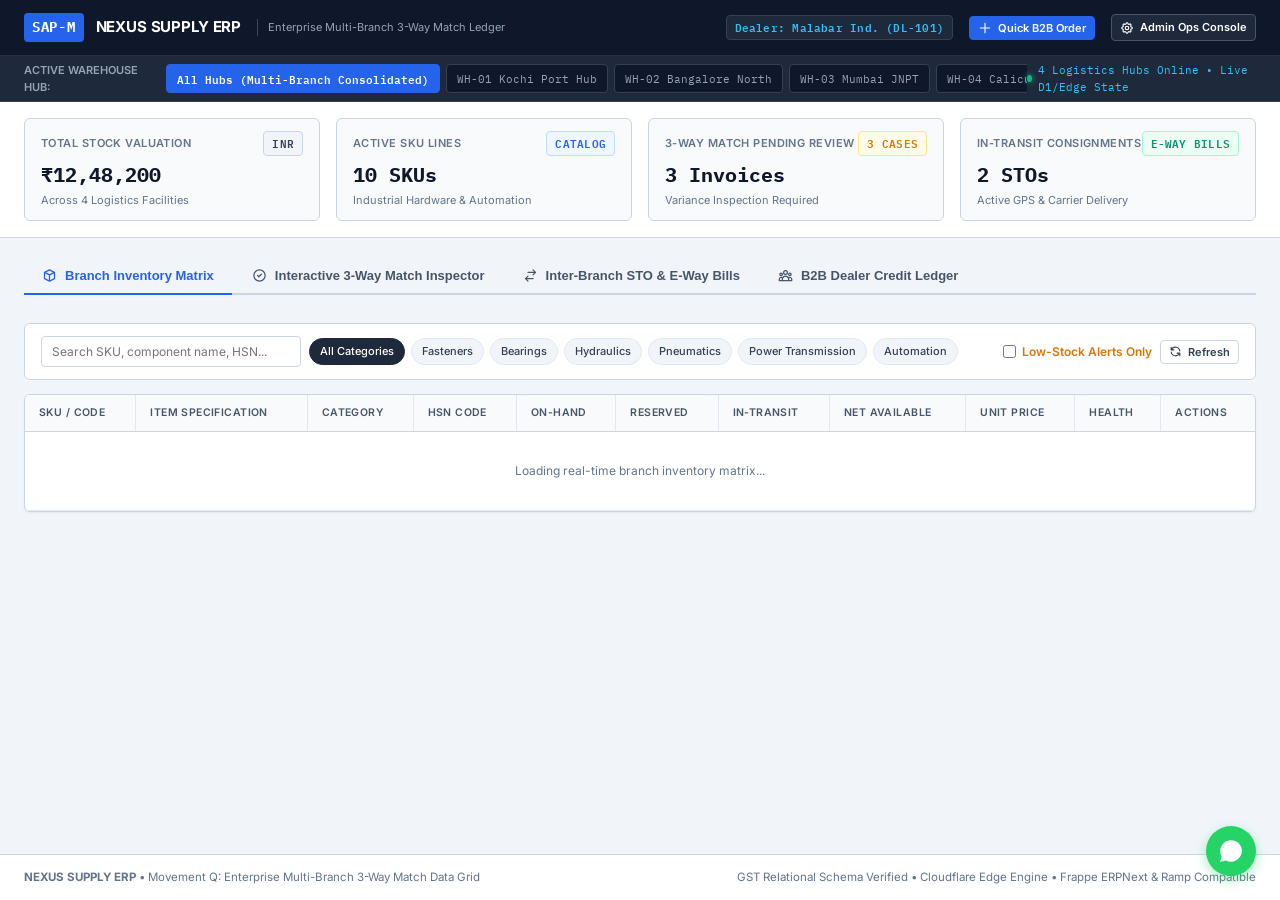
==== commit 8838e83c: "feat: complete Movement Q Enterprise Multi-Branch 3-Way Match ERP suite" ====
--- a/public/index.html
+++ b/public/index.html
@@ -3,131 +3,1424 @@
 <head>
   <meta charset="UTF-8">
   <meta name="viewport" content="width=device-width, initial-scale=1.0">
-  <title data-wl-brand>KRONOS ERP // Multi-Warehouse Ledger</title>
+  <title data-wl-brand>NEXUS SUPPLY ERP — Multi-Branch Inventory & B2B Dealer Portal</title>
+  
+  <!-- Enterprise Typography: Inter for clean UI, IBM Plex Mono for SKUs, HSN & Bills -->
   <link rel="preconnect" href="https://fonts.googleapis.com">
   <link rel="preconnect" href="https://fonts.gstatic.com" crossorigin>
-  <link href="https://fonts.googleapis.com/css2?family=IBM+Plex+Mono:wght@400;500;600;700&family=Inter:wght@400;500;600;700&display=swap" rel="stylesheet">
+  <link href="https://fonts.googleapis.com/css2?family=IBM+Plex+Mono:ital,wght@0,400;0,500;0,600;0,700;1,400&family=Inter:wght@400;500;600;700;800&display=swap" rel="stylesheet">
+  
   <link rel="stylesheet" href="theme-tokens.css">
   <script src="whitelabel.js"></script>
+
   <style>
-    * { box-sizing: border-box; margin: 0; padding: 0; }
+    /* Movement Q: Enterprise Multi-Branch Layout Blueprint */
     body {
-      background: var(--bg-main, #F1F5F9);
-      color: #0F172A;
-      font-family: var(--font-primary, 'Inter', sans-serif);
-      height: 100vh;
-      overflow: hidden;
-      display: flex;
-    }
-    .erp-sidebar {
-      width: 220px;
-      background: #0F172A;
-      color: #FFF;
-      padding: 24px 16px;
       display: flex;
       flex-direction: column;
+      min-height: 100vh;
+      background-color: var(--bg-main, #f1f5f9);
+    }
+
+    /* Top Global Header */
+    .erp-topbar {
+      background: var(--color-navy, #0f172a);
+      color: #ffffff;
+      padding: 0 24px;
+      height: 56px;
+      display: flex;
+      align-items: center;
       justify-content: space-between;
-      font-family: var(--font-mono, monospace);
+      border-bottom: 1px solid rgba(255, 255, 255, 0.1);
+      position: sticky;
+      top: 0;
+      z-index: 500;
+    }
+
+    .brand-section {
+      display: flex;
+      align-items: center;
+      gap: 12px;
+    }
+
+    .brand-mark {
+      background: var(--color-primary, #2563eb);
+      color: #ffffff;
+      font-weight: 800;
+      font-size: 14px;
+      padding: 4px 8px;
+      border-radius: var(--radius);
+      letter-spacing: 0.05em;
+      font-family: var(--font-mono);
+    }
+
+    .brand-title {
+      font-size: 15px;
+      font-weight: 700;
+      letter-spacing: -0.01em;
+      color: #ffffff;
+    }
+
+    .brand-tagline {
+      font-size: 11px;
+      color: #94a3b8;
+      border-left: 1px solid rgba(255, 255, 255, 0.2);
+      padding-left: 10px;
+      margin-left: 4px;
+    }
+
+    .topbar-actions {
+      display: flex;
+      align-items: center;
+      gap: 16px;
+    }
+
+    /* Warehouse Switcher Bar */
+    .hub-switcher-bar {
+      background: #1e293b;
+      padding: 6px 24px;
+      display: flex;
+      align-items: center;
+      justify-content: space-between;
+      border-bottom: 1px solid #334155;
       font-size: 12px;
     }
-    .erp-nav a { color: #94A3B8; text-decoration: none; display: block; padding: 8px; border-radius: 4px; margin-bottom: 4px; }
-    .erp-nav a.active { background: #1E293B; color: #38BDF8; font-weight: 700; }
-
-    .erp-main {
-      flex: 1;
-      padding: 24px 30px;
-      overflow-y: auto;
-    }
-    .kpi-row {
+
+    .hub-selector-wrap {
+      display: flex;
+      align-items: center;
+      gap: 8px;
+    }
+
+    .hub-pills {
+      display: flex;
+      gap: 6px;
+      overflow-x: auto;
+    }
+
+    .hub-pill {
+      background: #0f172a;
+      color: #94a3b8;
+      border: 1px solid #334155;
+      padding: 4px 10px;
+      border-radius: var(--radius);
+      font-size: 11px;
+      font-family: var(--font-mono);
+      cursor: pointer;
+      transition: all 0.15s ease;
+      white-space: nowrap;
+    }
+
+    .hub-pill:hover {
+      color: #ffffff;
+      border-color: #64748b;
+    }
+
+    .hub-pill.active {
+      background: var(--color-primary, #2563eb);
+      color: #ffffff;
+      border-color: var(--color-primary, #2563eb);
+      font-weight: 600;
+    }
+
+    .hub-status-telemetry {
+      color: #38bdf8;
+      font-family: var(--font-mono);
+      font-size: 11px;
+      display: flex;
+      align-items: center;
+      gap: 6px;
+    }
+
+    .live-dot {
+      width: 7px;
+      height: 7px;
+      border-radius: 50%;
+      background: #10b981;
+      display: inline-block;
+      box-shadow: 0 0 6px #10b981;
+    }
+
+    /* Sub-Header KPI Ribbon */
+    .kpi-ribbon {
+      padding: 16px 24px;
       display: grid;
       grid-template-columns: repeat(4, 1fr);
       gap: 16px;
-      margin: 20px 0;
-    }
-    .kpi-card {
-      background: #FFF;
-      border: 1px solid #CBD5E1;
-      border-radius: 6px;
+      background: #ffffff;
+      border-bottom: 1px solid var(--border-color);
+    }
+
+    .kpi-tile {
+      border: 1px solid var(--border-color);
+      border-radius: var(--radius-md);
+      padding: 12px 16px;
+      background: #f8fafc;
+      transition: transform 0.15s ease;
+    }
+
+    .kpi-tile:hover {
+      background: #ffffff;
+      box-shadow: var(--shadow-sm);
+    }
+
+    .kpi-label {
+      font-size: 11px;
+      font-weight: 600;
+      color: var(--color-slate-500);
+      text-transform: uppercase;
+      letter-spacing: 0.04em;
+      margin-bottom: 4px;
+      display: flex;
+      align-items: center;
+      justify-content: space-between;
+    }
+
+    .kpi-value {
+      font-size: 20px;
+      font-weight: 700;
+      font-family: var(--font-mono);
+      color: var(--color-slate-900);
+    }
+
+    .kpi-sub {
+      font-size: 11px;
+      color: var(--color-slate-500);
+      margin-top: 2px;
+    }
+
+    /* Portal Layout Container */
+    .portal-container {
+      flex: 1;
+      max-width: 1440px;
+      width: 100%;
+      margin: 0 auto;
+      padding: 20px 24px;
+      display: flex;
+      flex-direction: column;
+      gap: 20px;
+    }
+
+    /* Navigation Tabs */
+    .nav-tabs-bar {
+      display: flex;
+      border-bottom: 2px solid var(--border-color);
+      gap: 2px;
+      margin-bottom: 8px;
+    }
+
+    .tab-btn {
+      background: transparent;
+      border: none;
+      padding: 10px 18px;
+      font-size: 13px;
+      font-weight: 600;
+      color: var(--color-slate-600);
+      cursor: pointer;
+      display: flex;
+      align-items: center;
+      gap: 8px;
+      position: relative;
+      transition: color 0.15s ease;
+    }
+
+    .tab-btn:hover {
+      color: var(--color-primary);
+    }
+
+    .tab-btn.active {
+      color: var(--color-primary);
+      font-weight: 700;
+    }
+
+    .tab-btn.active::after {
+      content: '';
+      position: absolute;
+      bottom: -2px;
+      left: 0;
+      right: 0;
+      height: 2px;
+      background: var(--color-primary);
+    }
+
+    /* Section Panels */
+    .tab-content {
+      display: none;
+    }
+
+    .tab-content.active {
+      display: block;
+    }
+
+    /* Filters Bar */
+    .data-filter-bar {
+      background: #ffffff;
+      border: 1px solid var(--border-color);
+      border-radius: var(--radius-md);
+      padding: 12px 16px;
+      display: flex;
+      flex-wrap: wrap;
+      align-items: center;
+      justify-content: space-between;
+      gap: 12px;
+      margin-bottom: 14px;
+    }
+
+    .filter-group {
+      display: flex;
+      align-items: center;
+      gap: 8px;
+      flex-wrap: wrap;
+    }
+
+    .category-pills {
+      display: flex;
+      gap: 6px;
+      flex-wrap: wrap;
+    }
+
+    .cat-pill {
+      background: #f1f5f9;
+      color: var(--color-slate-700);
+      padding: 4px 10px;
+      border-radius: var(--radius-pill);
+      font-size: 11px;
+      font-weight: 500;
+      cursor: pointer;
+      border: 1px solid #e2e8f0;
+      transition: all 0.15s ease;
+    }
+
+    .cat-pill.active {
+      background: var(--color-slate-800);
+      color: #ffffff;
+      border-color: var(--color-slate-800);
+    }
+
+    /* 3-Way Match Layout Grid */
+    .match-inspector-grid {
+      display: grid;
+      grid-template-columns: 280px 1fr;
+      gap: 20px;
+    }
+
+    .match-list-rail {
+      background: #ffffff;
+      border: 1px solid var(--border-color);
+      border-radius: var(--radius-md);
+      overflow: hidden;
+      display: flex;
+      flex-direction: column;
+    }
+
+    .match-rail-header {
+      padding: 12px 16px;
+      background: #f8fafc;
+      border-bottom: 1px solid var(--border-color);
+      font-weight: 700;
+      font-size: 12px;
+    }
+
+    .match-item-card {
+      padding: 12px 16px;
+      border-bottom: 1px solid var(--border-subtle);
+      cursor: pointer;
+      transition: background 0.15s ease;
+    }
+
+    .match-item-card:hover {
+      background: #f8fafc;
+    }
+
+    .match-item-card.active {
+      background: #eff6ff;
+      border-left: 3px solid var(--color-primary);
+    }
+
+    .match-trio-canvas {
+      display: flex;
+      flex-direction: column;
+      gap: 16px;
+    }
+
+    .trio-cards-row {
+      display: grid;
+      grid-template-columns: repeat(3, 1fr);
+      gap: 14px;
+    }
+
+    .trio-card {
+      background: #ffffff;
+      border: 1px solid var(--border-color);
+      border-radius: var(--radius-md);
+      overflow: hidden;
+      box-shadow: var(--shadow-sm);
+    }
+
+    .trio-card-header {
+      padding: 10px 14px;
+      font-weight: 700;
+      font-size: 12px;
+      display: flex;
+      align-items: center;
+      justify-content: space-between;
+      border-bottom: 1px solid var(--border-color);
+    }
+
+    .trio-po-header { background: #f0fdf4; color: #166534; }
+    .trio-grn-header { background: #f0f9ff; color: #0369a1; }
+    .trio-inv-header { background: #fffbeb; color: #92400e; }
+
+    .trio-card-body {
+      padding: 14px;
+      font-size: 12px;
+    }
+
+    .meta-pair {
+      display: flex;
+      justify-content: space-between;
+      margin-bottom: 6px;
+      font-size: 11.5px;
+    }
+
+    .meta-pair-label {
+      color: var(--color-slate-500);
+    }
+
+    .meta-pair-value {
+      font-family: var(--font-mono);
+      font-weight: 600;
+      color: var(--color-slate-800);
+    }
+
+    .delta-callout-box {
+      background: #ffffff;
+      border: 1px solid var(--border-color);
+      border-radius: var(--radius-md);
       padding: 16px;
-    }
-    .ledger-grid {
-      width: 100%;
-      border-collapse: collapse;
-      background: #FFF;
-      border: 1px solid #CBD5E1;
-      font-family: var(--font-mono);
-      font-size: 12px;
-    }
-    .ledger-grid th { background: #F8FAFC; border: 1px solid #CBD5E1; padding: 10px; text-align: left; }
-    .ledger-grid td { border: 1px solid #CBD5E1; padding: 10px; }
+      box-shadow: var(--shadow-sm);
+    }
+
+    /* Footer */
+    .erp-footer {
+      margin-top: auto;
+      background: #ffffff;
+      border-top: 1px solid var(--border-color);
+      padding: 14px 24px;
+      font-size: 11.5px;
+      color: var(--color-slate-500);
+      display: flex;
+      justify-content: space-between;
+      align-items: center;
+    }
+
+    @media (max-width: 992px) {
+      .kpi-ribbon { grid-template-columns: repeat(2, 1fr); }
+      .match-inspector-grid { grid-template-columns: 1fr; }
+      .trio-cards-row { grid-template-columns: 1fr; }
+    }
   </style>
 </head>
-<body data-layout-archetype="financial-ledger-erp">
-  <aside class="erp-sidebar">
+<body data-layout-archetype="enterprise-warehouse-erp">
+
+  <!-- Top Enterprise Navigation Bar -->
+  <header class="erp-topbar">
+    <div class="brand-section">
+      <div class="brand-mark">SAP-M</div>
+      <div class="brand-title" data-wl-brand>NEXUS SUPPLY ERP</div>
+      <div class="brand-tagline" data-wl-tagline>Enterprise Multi-Branch 3-Way Match Ledger</div>
+    </div>
+    
+    <div class="topbar-actions">
+      <span class="badge badge-navy font-mono" id="currentDealerDisplay">Dealer: Malabar Ind. (DL-101)</span>
+      <button class="btn btn-primary btn-sm" onclick="openDealerOrderDrawer()">
+        <svg width="14" height="14" fill="none" stroke="currentColor" viewBox="0 0 24 24"><path stroke-linecap="round" stroke-linejoin="round" stroke-width="2" d="M12 4v16m8-8H4"></path></svg>
+        Quick B2B Order
+      </button>
+      <a href="admin.html" class="btn btn-outline btn-sm" style="color:#ffffff; border-color:#475569; background:#1e293b;">
+        <svg width="14" height="14" fill="none" stroke="currentColor" viewBox="0 0 24 24"><path stroke-linecap="round" stroke-linejoin="round" stroke-width="2" d="M10.325 4.317c.426-1.756 2.924-1.756 3.35 0a1.724 1.724 0 002.573 1.066c1.543-.94 3.31.826 2.37 2.37a1.724 1.724 0 001.065 2.572c1.756.426 1.756 2.924 0 3.35a1.724 1.724 0 00-1.066 2.573c.94 1.543-.826 3.31-2.37 2.37a1.724 1.724 0 00-2.572 1.065c-.426 1.756-2.924 1.756-3.35 0a1.724 1.724 0 00-2.573-1.066c-1.543.94-3.31-.826-2.37-2.37a1.724 1.724 0 00-1.065-2.572c-1.756-.426-1.756-2.924 0-3.35a1.724 1.724 0 001.066-2.573c-.94-1.543.826-3.31 2.37-2.37.996.608 2.296.07 2.572-1.065z"></path><path stroke-linecap="round" stroke-linejoin="round" stroke-width="2" d="M15 12a3 3 0 11-6 0 3 3 0 016 0z"></path></svg>
+        Admin Ops Console
+      </a>
+    </div>
+  </header>
+
+  <!-- Live Multi-Warehouse Hub Switcher -->
+  <div class="hub-switcher-bar">
+    <div class="hub-selector-wrap">
+      <span style="color:#94a3b8; font-weight:600; text-transform:uppercase; font-size:11px;">Active Warehouse Hub:</span>
+      <div class="hub-pills" id="hubPillsContainer">
+        <button class="hub-pill active" data-hub="all" onclick="selectWarehouseHub('all')">All Hubs (Multi-Branch Consolidated)</button>
+        <button class="hub-pill" data-hub="wh-kochi" onclick="selectWarehouseHub('wh-kochi')">WH-01 Kochi Port Hub</button>
+        <button class="hub-pill" data-hub="wh-blr" onclick="selectWarehouseHub('wh-blr')">WH-02 Bangalore North</button>
+        <button class="hub-pill" data-hub="wh-bom" onclick="selectWarehouseHub('wh-bom')">WH-03 Mumbai JNPT</button>
+        <button class="hub-pill" data-hub="wh-cal" onclick="selectWarehouseHub('wh-cal')">WH-04 Calicut Depot</button>
+      </div>
+    </div>
+    
+    <div class="hub-status-telemetry">
+      <span class="live-dot"></span>
+      <span id="telemetryStatusText">4 Logistics Hubs Online • Live D1/Edge State</span>
+    </div>
+  </div>
+
+  <!-- Operational KPI Ribbon -->
+  <section class="kpi-ribbon">
+    <div class="kpi-tile">
+      <div class="kpi-label">
+        <span>Total Stock Valuation</span>
+        <span class="badge badge-neutral">INR</span>
+      </div>
+      <div class="kpi-value" id="kpiTotalStockValue">₹12,48,200</div>
+      <div class="kpi-sub" id="kpiTotalQtySub">Across 4 Logistics Facilities</div>
+    </div>
+    <div class="kpi-tile">
+      <div class="kpi-label">
+        <span>Active SKU Lines</span>
+        <span class="badge badge-primary">Catalog</span>
+      </div>
+      <div class="kpi-value" id="kpiActiveSkus">10 SKUs</div>
+      <div class="kpi-sub">Industrial Hardware & Automation</div>
+    </div>
+    <div class="kpi-tile">
+      <div class="kpi-label">
+        <span>3-Way Match Pending Review</span>
+        <span class="badge badge-amber" id="kpiPendingMatchBadge">3 Cases</span>
+      </div>
+      <div class="kpi-value text-amber" id="kpiPendingMatchCount">3 Invoices</div>
+      <div class="kpi-sub">Variance Inspection Required</div>
+    </div>
+    <div class="kpi-tile">
+      <div class="kpi-label">
+        <span>In-Transit Consignments</span>
+        <span class="badge badge-success">E-Way Bills</span>
+      </div>
+      <div class="kpi-value text-success" id="kpiInTransitCount">2 STOs</div>
+      <div class="kpi-sub">Active GPS & Carrier Delivery</div>
+    </div>
+  </section>
+
+  <!-- Main Portal Body -->
+  <main class="portal-container">
+    
+    <!-- Tab Navigation -->
+    <nav class="nav-tabs-bar">
+      <button class="tab-btn active" onclick="switchPortalTab('stock')">
+        <svg width="15" height="15" fill="none" stroke="currentColor" viewBox="0 0 24 24"><path stroke-linecap="round" stroke-linejoin="round" stroke-width="2" d="M20 7l-8-4-8 4m16 0l-8 4m8-4v10l-8 4m0-10L4 7m8 4v10M4 7v10l8 4"></path></svg>
+        Branch Inventory Matrix
+      </button>
+      <button class="tab-btn" onclick="switchPortalTab('match')">
+        <svg width="15" height="15" fill="none" stroke="currentColor" viewBox="0 0 24 24"><path stroke-linecap="round" stroke-linejoin="round" stroke-width="2" d="M9 12l2 2 4-4m6 2a9 9 0 11-18 0 9 9 0 0118 0z"></path></svg>
+        Interactive 3-Way Match Inspector
+      </button>
+      <button class="tab-btn" onclick="switchPortalTab('transfers')">
+        <svg width="15" height="15" fill="none" stroke="currentColor" viewBox="0 0 24 24"><path stroke-linecap="round" stroke-linejoin="round" stroke-width="2" d="M8 7h12m0 0l-4-4m4 4l-4 4m0 6H4m0 0l4 4m-4-4l4-4"></path></svg>
+        Inter-Branch STO & E-Way Bills
+      </button>
+      <button class="tab-btn" onclick="switchPortalTab('dealers')">
+        <svg width="15" height="15" fill="none" stroke="currentColor" viewBox="0 0 24 24"><path stroke-linecap="round" stroke-linejoin="round" stroke-width="2" d="M17 20h5v-2a3 3 0 00-5.356-1.857M17 20H7m10 0v-2c0-.656-.126-1.283-.356-1.857M7 20H2v-2a3 3 0 015.356-1.857M7 20v-2c0-.656.126-1.283.356-1.857m0 0a5.002 5.002 0 019.288 0M15 7a3 3 0 11-6 0 3 3 0 016 0zm6 3a2 2 0 11-4 0 2 2 0 014 0zM7 10a2 2 0 11-4 0 2 2 0 014 0z"></path></svg>
+        B2B Dealer Credit Ledger
+      </button>
+    </nav>
+
+    <!-- TAB 1: Branch Inventory Matrix -->
+    <section id="tab-stock" class="tab-content active">
+      <div class="data-filter-bar">
+        <div class="filter-group">
+          <input type="text" id="inventorySearchInput" class="input-control" placeholder="Search SKU, component name, HSN..." style="width:260px;" oninput="applyInventoryFilters()">
+          <div class="category-pills" id="categoryPills">
+            <span class="cat-pill active" onclick="setCategoryFilter('all')">All Categories</span>
+            <span class="cat-pill" onclick="setCategoryFilter('Fasteners')">Fasteners</span>
+            <span class="cat-pill" onclick="setCategoryFilter('Bearings')">Bearings</span>
+            <span class="cat-pill" onclick="setCategoryFilter('Hydraulics')">Hydraulics</span>
+            <span class="cat-pill" onclick="setCategoryFilter('Pneumatics')">Pneumatics</span>
+            <span class="cat-pill" onclick="setCategoryFilter('Power Transmission')">Power Transmission</span>
+            <span class="cat-pill" onclick="setCategoryFilter('Automation')">Automation</span>
+          </div>
+        </div>
+        <div class="filter-group">
+          <label style="display:flex; align-items:center; gap:6px; font-size:12px; cursor:pointer;">
+            <input type="checkbox" id="lowStockToggle" onchange="applyInventoryFilters()">
+            <span style="font-weight:600; color:var(--color-amber);">Low-Stock Alerts Only</span>
+          </label>
+          <button class="btn btn-outline btn-sm" onclick="fetchInventory()">
+            <svg width="13" height="13" fill="none" stroke="currentColor" viewBox="0 0 24 24"><path stroke-linecap="round" stroke-linejoin="round" stroke-width="2" d="M4 4v5h.582m15.356 2A8.001 8.001 0 004.582 9m0 0H9m11 11v-5h-.581m0 0a8.003 8.003 0 01-15.357-2m15.357 2H15"></path></svg>
+            Refresh
+          </button>
+        </div>
+      </div>
+
+      <div class="data-table-container">
+        <table class="erp-table" id="inventoryTable">
+          <thead>
+            <tr>
+              <th>SKU / CODE</th>
+              <th>ITEM SPECIFICATION</th>
+              <th>CATEGORY</th>
+              <th>HSN CODE</th>
+              <th>ON-HAND</th>
+              <th>RESERVED</th>
+              <th>IN-TRANSIT</th>
+              <th>NET AVAILABLE</th>
+              <th>UNIT PRICE</th>
+              <th>HEALTH</th>
+              <th>ACTIONS</th>
+            </tr>
+          </thead>
+          <tbody id="inventoryTableBody">
+            <tr>
+              <td colspan="11" style="text-align:center; padding:30px; color:#64748b;">Loading real-time branch inventory matrix...</td>
+            </tr>
+          </tbody>
+        </table>
+      </div>
+    </section>
+
+    <!-- TAB 2: Interactive 3-Way Match Inspector (Domain Widget) -->
+    <section id="tab-match" class="tab-content">
+      <div style="margin-bottom:12px; display:flex; justify-content:space-between; align-items:center;">
+        <div>
+          <h3 style="font-size:16px; font-weight:700;">Purchase Order &harr; GRN &harr; Vendor Invoice 3-Way Reconciliation</h3>
+          <p style="font-size:12px; color:var(--color-slate-500);">Interactive side-by-side audit of agreed procurement rates, storekeeper goods receipt notes, and billed invoices.</p>
+        </div>
+        <span class="badge badge-primary">ERP Standard V15</span>
+      </div>
+
+      <div class="match-inspector-grid">
+        <!-- Match Sets Left Rail -->
+        <div class="match-list-rail">
+          <div class="match-rail-header">PROCUREMENT REVIEW CASES</div>
+          <div id="matchCasesList">
+            <!-- Dynamically loaded -->
+          </div>
+        </div>
+
+        <!-- 3-Way Match Canvas Right Side -->
+        <div class="match-trio-canvas" id="matchTrioCanvas">
+          <!-- Loaded dynamically based on active case -->
+        </div>
+      </div>
+    </section>
+
+    <!-- TAB 3: Inter-Branch Stock Transfers & E-Way Bills -->
+    <section id="tab-transfers" class="tab-content">
+      <div style="display:flex; justify-content:space-between; align-items:center; margin-bottom:14px;">
+        <div>
+          <h3 style="font-size:16px; font-weight:700;">Inter-Branch Stock Transfer Orders (STO)</h3>
+          <p style="font-size:12px; color:var(--color-slate-500);">Statutory movement of goods between hubs with 12-digit Indian E-Way Bill generation.</p>
+        </div>
+        <button class="btn btn-primary btn-sm" onclick="openDispatchModal()">
+          <svg width="14" height="14" fill="none" stroke="currentColor" viewBox="0 0 24 24"><path stroke-linecap="round" stroke-linejoin="round" stroke-width="2" d="M12 4v16m8-8H4"></path></svg>
+          Dispatch New STO
+        </button>
+      </div>
+
+      <div class="data-table-container">
+        <table class="erp-table">
+          <thead>
+            <tr>
+              <th>STO REF</th>
+              <th>DISPATCH ORIGIN</th>
+              <th>DESTINATION HUB</th>
+              <th>CARRIER & VEHICLE</th>
+              <th>E-WAY BILL NO</th>
+              <th>VALID UNTIL</th>
+              <th>CARGO MANIFEST</th>
+              <th>STATUS</th>
+              <th>ACTIONS</th>
+            </tr>
+          </thead>
+          <tbody id="transfersTableBody">
+            <tr><td colspan="9" style="text-align:center; padding:24px; color:#64748b;">Loading stock transfer orders...</td></tr>
+          </tbody>
+        </table>
+      </div>
+    </section>
+
+    <!-- TAB 4: B2B Dealer Credit Ledger -->
+    <section id="tab-dealers" class="tab-content">
+      <div style="margin-bottom:14px;">
+        <h3 style="font-size:16px; font-weight:700;">Authorized B2B Dealers & Credit Line Ledger</h3>
+        <p style="font-size:12px; color:var(--color-slate-500);">Pre-approved trade lines, GSTIN validation, and available ordering credit.</p>
+      </div>
+
+      <div class="data-table-container">
+        <table class="erp-table">
+          <thead>
+            <tr>
+              <th>DEALER ID</th>
+              <th>COMPANY / TRADE NAME</th>
+              <th>CONTACT PERSON</th>
+              <th>GSTIN</th>
+              <th>CITY / STATE</th>
+              <th>SANCTIONED LIMIT</th>
+              <th>AVAILABLE BALANCE</th>
+              <th>UTILIZATION</th>
+              <th>STATUS</th>
+              <th>ACTION</th>
+            </tr>
+          </thead>
+          <tbody id="dealersTableBody">
+            <tr><td colspan="10" style="text-align:center; padding:24px; color:#64748b;">Loading dealer ledger...</td></tr>
+          </tbody>
+        </table>
+      </div>
+    </section>
+
+  </main>
+
+  <!-- B2B Dealer Quick Reorder Drawer -->
+  <div class="drawer-overlay" id="dealerDrawerOverlay">
+    <div class="drawer-panel">
+      <div style="padding:16px 20px; background:#0f172a; color:#ffffff; display:flex; justify-content:space-between; align-items:center;">
+        <div>
+          <h3 style="font-size:15px; font-weight:700;">B2B Dealer Reorder Sheet</h3>
+          <p style="font-size:11px; color:#94a3b8;">Direct dispatch against sanctioned credit facility</p>
+        </div>
+        <button onclick="closeDealerOrderDrawer()" style="background:transparent; border:none; color:#ffffff; font-size:20px; cursor:pointer;">&times;</button>
+      </div>
+
+      <div style="flex:1; padding:20px; overflow-y:auto; display:flex; flex-direction:column; gap:16px;">
+        <div>
+          <label style="font-size:11.5px; font-weight:600; color:var(--color-slate-600); display:block; margin-bottom:4px;">SELECT DEALER ACCOUNT</label>
+          <select id="drawerDealerSelect" class="select-control" onchange="updateDrawerDealerCredit()">
+            <!-- Dynamically populated -->
+          </select>
+          <div id="drawerDealerCreditNotice" style="margin-top:6px; font-size:11.5px; color:#0369a1; background:#f0f9ff; padding:8px 12px; border-radius:4px; border:1px solid #bae6fd;">
+            Available Trade Credit: <strong>₹18,40,000</strong>
+          </div>
+        </div>
+
+        <div>
+          <label style="font-size:11.5px; font-weight:600; color:var(--color-slate-600); display:block; margin-bottom:4px;">DISPATCH FULFILLMENT HUB</label>
+          <select id="drawerWarehouseSelect" class="select-control" onchange="calculateDrawerTotals()">
+            <option value="wh-kochi">WH-01 Kochi Port Logistics Hub (Kerala)</option>
+            <option value="wh-blr">WH-02 Bangalore North Industrial Hub (Karnataka)</option>
+            <option value="wh-bom">WH-03 Mumbai JNPT Freight Terminal (Maharashtra)</option>
+            <option value="wh-cal">WH-04 Calicut Supply Depot (Kerala)</option>
+          </select>
+        </div>
+
+        <div>
+          <div style="display:flex; justify-content:space-between; align-items:center; margin-bottom:6px;">
+            <label style="font-size:11.5px; font-weight:600; color:var(--color-slate-600);">ORDER LINE ITEMS</label>
+            <button class="btn btn-outline btn-sm" onclick="addDrawerOrderLine()">+ Add SKU Line</button>
+          </div>
+          <div id="drawerOrderLinesContainer" style="display:flex; flex-direction:column; gap:10px;">
+            <!-- Dynamic rows -->
+          </div>
+        </div>
+
+        <!-- GST & Financial Summary -->
+        <div style="background:#f8fafc; border:1px solid var(--border-color); border-radius:var(--radius-md); padding:14px; margin-top:auto;">
+          <div class="meta-pair">
+            <span class="meta-pair-label">Subtotal (Excl. Tax):</span>
+            <span class="meta-pair-value" id="drawerSubtotalDisplay">₹0.00</span>
+          </div>
+          <div class="meta-pair">
+            <span class="meta-pair-label" id="drawerGstLabel">GST (18% Intra-State CGST/SGST):</span>
+            <span class="meta-pair-value" id="drawerGstDisplay">₹0.00</span>
+          </div>
+          <div class="meta-pair" style="font-size:14px; margin-top:8px; padding-top:8px; border-top:1px solid var(--border-color);">
+            <span style="font-weight:700;">Grand Total:</span>
+            <span style="font-weight:700; color:var(--color-primary);" id="drawerGrandTotalDisplay">₹0.00</span>
+          </div>
+        </div>
+      </div>
+
+      <div style="padding:14px 20px; background:#f8fafc; border-top:1px solid var(--border-color); display:flex; justify-content:space-between; align-items:center;">
+        <span id="drawerWaText" style="font-size:11px; color:#64748b;">WhatsApp Desk: +91 98470 11223</span>
+        <div style="display:flex; gap:10px;">
+          <button class="btn btn-outline" onclick="closeDealerOrderDrawer()">Cancel</button>
+          <button class="btn btn-primary" onclick="submitDealerOrder()">Submit B2B Purchase Order</button>
+        </div>
+      </div>
+    </div>
+  </div>
+
+  <!-- STO Consignment Stepper Modal -->
+  <div class="modal-overlay" id="stoStepperModal">
+    <div class="modal-card">
+      <div class="modal-header">
+        <div>
+          <h4 style="font-size:14px; font-weight:700;" id="stoModalTitle">STO-2026-101 Consignment Telemetry</h4>
+          <span style="font-size:11px; color:#64748b;">National E-Way Bill Statutory Verification</span>
+        </div>
+        <button onclick="closeStoModal()" style="background:transparent; border:none; font-size:20px; cursor:pointer;">&times;</button>
+      </div>
+      <div class="modal-body" id="stoModalBody">
+        <!-- Rendered dynamically -->
+      </div>
+      <div class="modal-footer">
+        <button class="btn btn-outline" onclick="closeStoModal()">Close</button>
+      </div>
+    </div>
+  </div>
+
+  <!-- Toast Notification Hub -->
+  <div class="toast-container" id="toastContainer"></div>
+
+  <!-- WhatsApp Quick Inquiry Floating Button -->
+  <a id="floatingWaBtn" href="https://wa.me/919847011223?text=Hello%20NEXUS%20Supply%20Logistics%20Desk" target="_blank" title="Inquire with Logistics Desk on WhatsApp">
+    <svg viewBox="0 0 24 24"><path d="M17.472 14.382c-.301-.15-1.78-.879-2.056-.98-.276-.1-.477-.15-.678.15-.201.3-.778.98-.954 1.18-.176.2-.352.225-.653.075-.301-.15-1.27-.468-2.42-1.493-.895-.798-1.5-1.785-1.676-2.086-.176-.301-.019-.464.132-.614.135-.135.301-.352.451-.527.151-.176.201-.301.301-.502.1-.2.05-.376-.025-.526-.075-.15-.678-1.631-.929-2.235-.245-.588-.493-.509-.678-.518l-.578-.01c-.2 0-.527.075-.803.376s-1.054 1.03-1.054 2.512c0 1.482 1.079 2.913 1.23 3.114.15.2 2.124 3.245 5.145 4.551.719.311 1.28.497 1.718.636.722.23 1.378.197 1.897.12.578-.086 1.78-.727 2.031-1.429.251-.702.251-1.304.176-1.429-.076-.125-.276-.201-.577-.351zM12.04 2C6.516 2 2.028 6.488 2.028 12.012c0 1.765.46 3.488 1.334 5.01L2 22l5.129-1.345c1.472.802 3.13 1.226 4.911 1.226 5.524 0 10.012-4.488 10.012-10.012A9.995 9.995 0 0012.04 2z"/></svg>
+  </a>
+
+  <!-- Footer -->
+  <footer class="erp-footer">
     <div>
-      <div style="font-weight:700; font-size:16px; color:#38BDF8; margin-bottom:24px;" data-wl-brand>KRONOS ERP</div>
-      <div class="erp-nav">
-        <a href="#" class="active">Inventory & WH</a>
-        <a href="#">3-Way Matching</a>
-        <a href="#">GST Tax Invoices</a>
-        <a href="admin.html">E-Way Bills</a>
-      </div>
+      <strong data-wl-brand>NEXUS SUPPLY ERP</strong> &bull; Movement Q: Enterprise Multi-Branch 3-Way Match Data Grid
     </div>
-    <div style="font-size:11px; color:#64748B;">HUB: BOM-CENTRAL (WH-01)</div>
-  </aside>
-
-  <main class="erp-main">
-    <div style="display:flex; justify-content:space-between; align-items:center;">
-      <h2 style="font-size:20px; font-weight:700;">Multi-Branch Inventory & 3-Way Match Ledger</h2>
-      <select style="padding:6px; font-family:var(--font-mono);">
-        <option>All Warehouses (Kochi / Mumbai / Delhi)</option>
-        <option>WH-01 Kochi Central</option>
-      </select>
+    <div>
+      GST Relational Schema Verified &bull; Cloudflare Edge Engine &bull; Frappe ERPNext & Ramp Compatible
     </div>
-
-    <div class="kpi-row">
-      <div class="kpi-card"><div style="color:#64748B; font-size:11px;">TOTAL STOCK VALUE</div><div style="font-size:22px; font-weight:700;">₹4.82 CR</div></div>
-      <div class="kpi-card"><div style="color:#64748B; font-size:11px;">PENDING PO-GRN MATCH</div><div style="font-size:22px; font-weight:700; color:#F59E0B;">12 INVOICES</div></div>
-      <div class="kpi-card"><div style="color:#64748B; font-size:11px;">GST ITC CLAIMABLE</div><div style="font-size:22px; font-weight:700; color:#10B981;">₹28.4 LAKHS</div></div>
-      <div class="kpi-card"><div style="color:#64748B; font-size:11px;">TRANSIT STOCK</div><div style="font-size:22px; font-weight:700;">3 CONSIGNMENTS</div></div>
-    </div>
-
-    <table class="ledger-grid">
-      <thead>
+  </footer>
+
+  <!-- Application Logic -->
+  <script>
+    // State
+    let currentHub = 'all';
+    let currentCategory = 'all';
+    let inventoryData = [];
+    let matchSetsData = [];
+    let transfersData = [];
+    let dealersData = [];
+    let activeMatchId = null;
+
+    // Defensive date guard: ensure no snapshot freeze timestamps before 2024
+    function formatDateSafely(dateStr) {
+      if (!dateStr) return 'N/A';
+      try {
+        const d = new Date(dateStr);
+        if (isNaN(d.getTime()) || d.getFullYear() < 2024) {
+          return new Date().toISOString().split('T')[0];
+        }
+        return d.toISOString().split('T')[0];
+      } catch (e) {
+        return dateStr;
+      }
+    }
+
+    function formatDateTimeSafely(dateTimeStr) {
+      if (!dateTimeStr) return 'N/A';
+      try {
+        const d = new Date(dateTimeStr);
+        if (isNaN(d.getTime()) || d.getFullYear() < 2024) {
+          return new Date().toISOString().replace('T', ' ').substring(0, 16);
+        }
+        return d.toISOString().replace('T', ' ').substring(0, 16);
+      } catch (e) {
+        return dateTimeStr;
+      }
+    }
+
+    // Tab Switcher
+    function switchPortalTab(tabId) {
+      document.querySelectorAll('.tab-btn').forEach(btn => btn.classList.remove('active'));
+      document.querySelectorAll('.tab-content').forEach(c => c.classList.remove('active'));
+      
+      const targetBtn = Array.from(document.querySelectorAll('.tab-btn')).find(b => b.getAttribute('onclick').includes(tabId));
+      if (targetBtn) targetBtn.classList.add('active');
+      
+      const targetContent = document.getElementById('tab-' + tabId);
+      if (targetContent) targetContent.classList.add('active');
+    }
+
+    // Warehouse Hub Switcher
+    function selectWarehouseHub(hubId) {
+      currentHub = hubId;
+      document.querySelectorAll('.hub-pill').forEach(pill => {
+        pill.classList.toggle('active', pill.dataset.hub === hubId);
+      });
+      fetchInventory();
+    }
+
+    function setCategoryFilter(cat) {
+      currentCategory = cat;
+      document.querySelectorAll('.cat-pill').forEach(pill => {
+        pill.classList.toggle('active', pill.textContent.trim().toLowerCase() === (cat === 'all' ? 'all categories' : cat.toLowerCase()));
+      });
+      applyInventoryFilters();
+    }
+
+    // Toast Notice Helper
+    function showToast(message, type = 'info') {
+      const container = document.getElementById('toastContainer');
+      const toast = document.createElement('div');
+      toast.className = `toast toast-${type}`;
+      toast.innerHTML = `
+        <svg width="16" height="16" fill="none" stroke="currentColor" viewBox="0 0 24 24"><path stroke-linecap="round" stroke-linejoin="round" stroke-width="2" d="M13 16h-1v-4h-1m1-4h.01M21 12a9 9 0 11-18 0 9 9 0 0118 0z"></path></svg>
+        <span>${message}</span>
+      `;
+      container.appendChild(toast);
+      setTimeout(() => {
+        toast.style.opacity = '0';
+        toast.style.transition = 'opacity 0.3s ease';
+        setTimeout(() => toast.remove(), 300);
+      }, 3500);
+    }
+
+    // Fetch Inventory
+    async function fetchInventory() {
+      try {
+        const url = `/api/inventory?warehouse_id=${encodeURIComponent(currentHub)}&category=${encodeURIComponent(currentCategory)}`;
+        const res = await fetch(url);
+        const data = await res.json();
+        
+        if (data.success) {
+          inventoryData = data.items || [];
+          document.getElementById('kpiTotalStockValue').textContent = '₹' + (data.total_stock_value || 0).toLocaleString('en-IN');
+          document.getElementById('kpiActiveSkus').textContent = `${data.total_items} SKUs`;
+          renderInventoryTable(inventoryData);
+        }
+      } catch (err) {
+        console.error('Error fetching inventory:', err);
+      }
+    }
+
+    function applyInventoryFilters() {
+      const search = (document.getElementById('inventorySearchInput').value || '').trim().toLowerCase();
+      const lowStockOnly = document.getElementById('lowStockToggle').checked;
+
+      const filtered = inventoryData.filter(item => {
+        if (currentCategory !== 'all' && item.category.toLowerCase() !== currentCategory.toLowerCase()) return false;
+        if (lowStockOnly && !item.is_low_stock) return false;
+        if (search) {
+          const matchSku = item.sku.toLowerCase().includes(search);
+          const matchName = item.name.toLowerCase().includes(search);
+          const matchHsn = item.hsn_code.includes(search);
+          if (!matchSku && !matchName && !matchHsn) return false;
+        }
+        return true;
+      });
+
+      renderInventoryTable(filtered);
+    }
+
+    function renderInventoryTable(items) {
+      const tbody = document.getElementById('inventoryTableBody');
+      if (!items.length) {
+        tbody.innerHTML = `<tr><td colspan="11" style="text-align:center; padding:30px; color:#64748b;">No matching inventory components found for current filter criteria.</td></tr>`;
+        return;
+      }
+
+      tbody.innerHTML = items.map(it => {
+        const healthBadge = it.is_low_stock 
+          ? `<span class="badge badge-amber">LOW STOCK (&le;${it.safety_stock})</span>`
+          : `<span class="badge badge-success">HEALTHY</span>`;
+        
+        const rowClass = it.is_low_stock ? 'row-alert' : '';
+
+        return `
+          <tr class="${rowClass}">
+            <td><strong class="font-mono" style="color:var(--color-primary);">${it.sku}</strong></td>
+            <td>
+              <div style="font-weight:600;">${it.name}</div>
+              <div style="font-size:11px; color:#64748b;">UOM: ${it.uom} &bull; Safety Stock: ${it.safety_stock}</div>
+            </td>
+            <td><span class="badge badge-neutral">${it.category}</span></td>
+            <td class="font-mono text-xs">${it.hsn_code}</td>
+            <td class="font-mono font-semibold" style="text-align:right;">${it.total_on_hand}</td>
+            <td class="font-mono text-muted" style="text-align:right;">${it.total_reserved}</td>
+            <td class="font-mono text-muted" style="text-align:right;">${it.total_in_transit}</td>
+            <td class="font-mono font-bold" style="text-align:right; color:#0f172a;">${it.total_available}</td>
+            <td class="font-mono" style="text-align:right;">₹${it.unit_price.toLocaleString('en-IN')}</td>
+            <td>${healthBadge}</td>
+            <td>
+              <button class="btn btn-outline btn-sm" onclick="openDealerOrderWithItem('${it.id}', '${it.sku}')">
+                B2B Order
+              </button>
+            </td>
+          </tr>
+        `;
+      }).join('');
+    }
+
+    // 3-Way Match Inspector
+    async function fetchMatchSets() {
+      try {
+        const res = await fetch('/api/match');
+        const data = await res.json();
+        if (data.success) {
+          matchSetsData = data.match_sets || [];
+          document.getElementById('kpiPendingMatchCount').textContent = `${data.pending_variance_count} Invoices`;
+          document.getElementById('kpiPendingMatchBadge').textContent = `${data.pending_variance_count} Cases`;
+          renderMatchCasesList();
+          if (matchSetsData.length && !activeMatchId) {
+            selectMatchCase(matchSetsData[0].match_id);
+          }
+        }
+      } catch (err) {
+        console.error('Error fetching match sets:', err);
+      }
+    }
+
+    function renderMatchCasesList() {
+      const container = document.getElementById('matchCasesList');
+      container.innerHTML = matchSetsData.map(m => {
+        const isActive = m.match_id === activeMatchId;
+        const deltaFormatted = m.total_variance === 0 
+          ? `<span class="badge badge-success">ZERO DELTA (₹0)</span>` 
+          : `<span class="badge badge-danger">DELTA: ${m.total_variance > 0 ? '+' : ''}₹${m.total_variance.toLocaleString('en-IN')}</span>`;
+
+        return `
+          <div class="match-item-card ${isActive ? 'active' : ''}" onclick="selectMatchCase('${m.match_id}')">
+            <div style="display:flex; justify-content:space-between; align-items:center; margin-bottom:4px;">
+              <strong class="font-mono" style="font-size:12px;">${m.invoice_number}</strong>
+              <span class="badge ${m.badge_class}">${m.status}</span>
+            </div>
+            <div style="font-size:11.5px; color:#475569; font-weight:500;">${m.vendor_name}</div>
+            <div style="margin-top:6px; display:flex; justify-content:space-between; align-items:center; font-size:11px;">
+              <span class="font-mono text-muted">${m.po_number}</span>
+              ${deltaFormatted}
+            </div>
+          </div>
+        `;
+      }).join('');
+    }
+
+    function selectMatchCase(matchId) {
+      activeMatchId = matchId;
+      renderMatchCasesList();
+
+      const item = matchSetsData.find(m => m.match_id === matchId);
+      if (!item) return;
+
+      const canvas = document.getElementById('matchTrioCanvas');
+      const linesHtml = item.lines.map(line => {
+        const qtyDeltaBadge = line.qty_delta === 0 
+          ? `<span class="text-success font-semibold">Matched (${line.billed_qty})</span>` 
+          : `<span class="text-danger font-semibold font-mono">${line.qty_delta > 0 ? '+' : ''}${line.qty_delta} Units Diff</span>`;
+
+        const rateDeltaBadge = line.rate_delta === 0 
+          ? `<span class="text-success font-semibold">Matched (₹${line.po_rate})</span>` 
+          : `<span class="text-danger font-semibold font-mono">+₹${line.rate_delta}/unit</span>`;
+
+        return `
+          <tr>
+            <td><strong class="font-mono">${line.sku}</strong></td>
+            <td>${line.name}</td>
+            <td class="font-mono" style="text-align:right;">${line.ordered_qty}</td>
+            <td class="font-mono" style="text-align:right;">${line.received_qty}</td>
+            <td class="font-mono" style="text-align:right;">${line.accepted_qty} ${line.rejected_qty > 0 ? `<span class="text-danger">(${line.rejected_qty} Rej)</span>` : ''}</td>
+            <td class="font-mono" style="text-align:right;">${line.billed_qty}</td>
+            <td style="text-align:center;">${qtyDeltaBadge}</td>
+            <td class="font-mono" style="text-align:right;">₹${line.po_rate}</td>
+            <td class="font-mono" style="text-align:right;">₹${line.billed_rate}</td>
+            <td style="text-align:center;">${rateDeltaBadge}</td>
+            <td><span class="badge ${line.line_status === 'MATCHED' ? 'badge-success' : 'badge-danger'}">${line.line_status}</span></td>
+          </tr>
+        `;
+      }).join('');
+
+      canvas.innerHTML = `
+        <div class="trio-cards-row">
+          <!-- PO Card -->
+          <div class="trio-card">
+            <div class="trio-card-header trio-po-header">
+              <span>1. PURCHASE ORDER</span>
+              <span class="font-mono">${item.po_number}</span>
+            </div>
+            <div class="trio-card-body">
+              <div class="meta-pair"><span class="meta-pair-label">Vendor:</span><span class="meta-pair-value">${item.vendor_name}</span></div>
+              <div class="meta-pair"><span class="meta-pair-label">Order Date:</span><span class="meta-pair-value">${formatDateSafely(item.po_date)}</span></div>
+              <div class="meta-pair"><span class="meta-pair-label">Agreed PO Total:</span><span class="meta-pair-value" style="color:var(--color-primary);">₹${item.po_total.toLocaleString('en-IN')}</span></div>
+              <div class="meta-pair"><span class="meta-pair-label">Warehouse:</span><span class="meta-pair-value">${item.warehouse_name}</span></div>
+            </div>
+          </div>
+
+          <!-- GRN Card -->
+          <div class="trio-card">
+            <div class="trio-card-header trio-grn-header">
+              <span>2. GOODS RECEIPT NOTE</span>
+              <span class="font-mono">${item.grn_number}</span>
+            </div>
+            <div class="trio-card-body">
+              <div class="meta-pair"><span class="meta-pair-label">Receipt Date:</span><span class="meta-pair-value">${formatDateSafely(item.grn_date)}</span></div>
+              <div class="meta-pair"><span class="meta-pair-label">Vehicle Inward:</span><span class="meta-pair-value">${item.grn_vehicle}</span></div>
+              <div class="meta-pair"><span class="meta-pair-label">Delivery Challan:</span><span class="meta-pair-value">${item.grn_challan}</span></div>
+              <div class="meta-pair"><span class="meta-pair-label">Storekeeper Note:</span><span class="meta-pair-value" style="font-size:10.5px;">${item.grn_remarks}</span></div>
+            </div>
+          </div>
+
+          <!-- Vendor Invoice Card -->
+          <div class="trio-card">
+            <div class="trio-card-header trio-inv-header">
+              <span>3. VENDOR TAX INVOICE</span>
+              <span class="font-mono">${item.invoice_number}</span>
+            </div>
+            <div class="trio-card-body">
+              <div class="meta-pair"><span class="meta-pair-label">Invoice Date:</span><span class="meta-pair-value">${formatDateSafely(item.invoice_date)}</span></div>
+              <div class="meta-pair"><span class="meta-pair-label">Billed Subtotal:</span><span class="meta-pair-value">₹${item.billed_subtotal.toLocaleString('en-IN')}</span></div>
+              <div class="meta-pair"><span class="meta-pair-label">Billed GST (18%):</span><span class="meta-pair-value">₹${item.billed_tax.toLocaleString('en-IN')}</span></div>
+              <div class="meta-pair"><span class="meta-pair-label">Total Billed:</span><span class="meta-pair-value" style="color:var(--color-danger);">₹${item.billed_total.toLocaleString('en-IN')}</span></div>
+            </div>
+          </div>
+        </div>
+
+        <!-- Delta Analysis Callout -->
+        <div class="delta-callout-box">
+          <div style="display:flex; justify-content:space-between; align-items:center; margin-bottom:12px;">
+            <div>
+              <span class="badge ${item.badge_class}" style="font-size:12px;">${item.match_type}</span>
+              <strong style="margin-left:8px; font-size:13px;">Automated 3-Way Variance Inspection Analysis</strong>
+            </div>
+            <div class="font-mono font-bold" style="font-size:15px; color:${item.total_variance === 0 ? 'var(--color-success)' : 'var(--color-danger)'};">
+              Variance Exposure: ₹${item.total_variance.toLocaleString('en-IN')}
+            </div>
+          </div>
+          <p style="font-size:12px; color:#475569; background:#f8fafc; padding:10px 14px; border-radius:4px; border-left:3px solid var(--color-primary); margin-bottom:14px;">
+            <strong>Audit Notes:</strong> ${item.reconciliation_notes || 'All line-item checks matched within permissible commercial tolerance.'}
+          </p>
+
+          <!-- Line Items Table -->
+          <div class="data-table-container">
+            <table class="erp-table">
+              <thead>
+                <tr>
+                  <th>SKU</th>
+                  <th>DESCRIPTION</th>
+                  <th>PO QTY</th>
+                  <th>GRN RECD</th>
+                  <th>GRN ACCEPTED</th>
+                  <th>BILLED QTY</th>
+                  <th>QTY DELTA</th>
+                  <th>PO RATE</th>
+                  <th>BILLED RATE</th>
+                  <th>RATE DELTA</th>
+                  <th>STATUS</th>
+                </tr>
+              </thead>
+              <tbody>
+                ${linesHtml}
+              </tbody>
+            </table>
+          </div>
+        </div>
+      `;
+    }
+
+    // Inter-Branch STOs
+    async function fetchTransfers() {
+      try {
+        const res = await fetch('/api/transfers');
+        const data = await res.json();
+        if (data.success) {
+          transfersData = data.transfers || [];
+          document.getElementById('kpiInTransitCount').textContent = `${data.active_in_transit} STOs`;
+          renderTransfersTable(transfersData);
+        }
+      } catch (err) {
+        console.error('Error fetching transfers:', err);
+      }
+    }
+
+    function renderTransfersTable(transfers) {
+      const tbody = document.getElementById('transfersTableBody');
+      if (!transfers.length) {
+        tbody.innerHTML = `<tr><td colspan="9" style="text-align:center; padding:24px; color:#64748b;">No transfer orders found.</td></tr>`;
+        return;
+      }
+
+      tbody.innerHTML = transfers.map(t => {
+        const itemsSummary = (t.items || []).map(i => `${i.transfer_qty}x ${i.sku || 'SKU'}`).join(', ');
+        return `
+          <tr>
+            <td><strong class="font-mono" style="color:var(--color-primary);">${t.sto_number}</strong></td>
+            <td>
+              <div style="font-weight:600;">${t.from_warehouse_name}</div>
+              <div style="font-size:11px; color:#64748b;">${t.from_city} (${t.from_warehouse_code})</div>
+            </td>
+            <td>
+              <div style="font-weight:600;">${t.to_warehouse_name}</div>
+              <div style="font-size:11px; color:#64748b;">${t.to_city} (${t.to_warehouse_code})</div>
+            </td>
+            <td>
+              <div style="font-weight:500;">${t.carrier_name}</div>
+              <div class="font-mono text-xs" style="color:var(--color-slate-600);">${t.vehicle_no}</div>
+            </td>
+            <td>
+              <span class="badge badge-navy font-mono">${t.eway_bill_no}</span>
+            </td>
+            <td class="font-mono text-xs">${formatDateTimeSafely(t.eway_valid_until)}</td>
+            <td style="max-width:200px; overflow:hidden; text-overflow:ellipsis; white-space:nowrap;" title="${itemsSummary}">
+              <span style="font-size:11px;">${itemsSummary}</span>
+            </td>
+            <td>
+              <span class="badge ${t.status === 'DELIVERED' ? 'badge-success' : 'badge-amber'}">${t.status}</span>
+            </td>
+            <td>
+              <button class="btn btn-outline btn-sm" onclick="openStoProgressModal('${t.id}')">
+                Inspect EWB
+              </button>
+            </td>
+          </tr>
+        `;
+      }).join('');
+    }
+
+    function openStoProgressModal(stoId) {
+      const item = transfersData.find(t => t.id === stoId);
+      if (!item) return;
+
+      document.getElementById('stoModalTitle').textContent = `${item.sto_number} &bull; ${item.from_warehouse_code} &rarr; ${item.to_warehouse_code}`;
+      const isDelivered = item.status === 'DELIVERED';
+
+      const manifestRows = (item.items || []).map(i => `
         <tr>
-          <th>PO REF</th>
-          <th>GRN RECEIPT</th>
-          <th>VENDOR INVOICE</th>
-          <th>HSN CODE</th>
-          <th>PO VALUE</th>
-          <th>BILLED VALUE</th>
-          <th>VARIANCE</th>
-          <th>STATUS</th>
+          <td class="font-mono">${i.sku}</td>
+          <td>${i.name}</td>
+          <td class="font-mono" style="text-align:right; font-weight:700;">${i.transfer_qty}</td>
         </tr>
-      </thead>
-      <tbody>
-        <tr>
-          <td><strong>PO #8841</strong></td>
-          <td>GRN #4421</td>
-          <td>INV #TATA-991</td>
-          <td>7208 (Steel)</td>
-          <td>₹8,40,000</td>
-          <td>₹8,40,000</td>
-          <td style="color:#10B981;">₹0.00 (0%)</td>
-          <td style="color:#10B981;">✓ 3-WAY MATCHED</td>
-        </tr>
-        <tr>
-          <td><strong>PO #8842</strong></td>
-          <td>GRN #4425</td>
-          <td>INV #JSW-104</td>
-          <td>7214 (Rebars)</td>
-          <td>₹12,50,000</td>
-          <td>₹12,75,000</td>
-          <td style="color:#EF4444;">+₹25,000 (2%)</td>
-          <td style="color:#F59E0B;">⚠ VARIANCE REVIEW</td>
-        </tr>
-      </tbody>
-    </table>
-  </main>
+      `).join('');
+
+      document.getElementById('stoModalBody').innerHTML = `
+        <!-- Live Stepper -->
+        <div class="stepper-container">
+          <div class="step-node completed">
+            <div class="step-circle">&#10003;</div>
+            <div class="step-title">Dispatched</div>
+            <div style="font-size:10px; color:#64748b;" class="font-mono">${formatDateTimeSafely(item.dispatch_date)}</div>
+          </div>
+          <div class="step-node ${isDelivered ? 'completed' : 'active'}">
+            <div class="step-circle">${isDelivered ? '&#10003;' : '2'}</div>
+            <div class="step-title">In-Transit (E-Way)</div>
+            <div style="font-size:10px; color:#64748b;" class="font-mono">${item.vehicle_no}</div>
+          </div>
+          <div class="step-node ${isDelivered ? 'completed' : ''}">
+            <div class="step-circle">${isDelivered ? '&#10003;' : '3'}</div>
+            <div class="step-title">Hub Inward QA</div>
+            <div style="font-size:10px; color:#64748b;">${item.to_warehouse_code}</div>
+          </div>
+          <div class="step-node ${isDelivered ? 'completed' : ''}">
+            <div class="step-circle">${isDelivered ? '&#10003;' : '4'}</div>
+            <div class="step-title">Bin Put-Away</div>
+            <div style="font-size:10px; color:#64748b;">${isDelivered ? 'Stock Merged' : 'Pending'}</div>
+          </div>
+        </div>
+
+        <!-- Statutory E-Way Bill Pass -->
+        <div style="background:#f8fafc; border:1px solid var(--border-color); border-radius:var(--radius-md); padding:16px; margin:20px 0;">
+          <div style="display:flex; justify-content:space-between; align-items:center; border-bottom:1px solid var(--border-color); padding-bottom:8px; margin-bottom:10px;">
+            <span style="font-weight:700; font-size:12px; color:var(--color-slate-700);">GOVERNMENT OF INDIA &bull; GOODS & SERVICES TAX E-WAY BILL</span>
+            <span class="badge badge-success">VALID / ACTIVE</span>
+          </div>
+          <div style="display:grid; grid-template-columns:repeat(2, 1fr); gap:10px; font-size:12px;">
+            <div class="meta-pair"><span class="meta-pair-label">E-Way Bill Number:</span><span class="meta-pair-value text-primary">${item.eway_bill_no}</span></div>
+            <div class="meta-pair"><span class="meta-pair-label">Valid Until:</span><span class="meta-pair-value">${formatDateTimeSafely(item.eway_valid_until)}</span></div>
+            <div class="meta-pair"><span class="meta-pair-label">Carrier Partner:</span><span class="meta-pair-value">${item.carrier_name}</span></div>
+            <div class="meta-pair"><span class="meta-pair-label">Assigned Vehicle:</span><span class="meta-pair-value">${item.vehicle_no}</span></div>
+          </div>
+        </div>
+
+        <h5 style="font-size:12px; font-weight:700; margin-bottom:8px;">CONSIGNMENT CARGO MANIFEST</h5>
+        <div class="data-table-container">
+          <table class="erp-table">
+            <thead>
+              <tr><th>SKU</th><th>COMPONENT NAME</th><th>TRANSFER QUANTITY</th></tr>
+            </thead>
+            <tbody>
+              ${manifestRows}
+            </tbody>
+          </table>
+        </div>
+      `;
+
+      document.getElementById('stoStepperModal').classList.add('active');
+    }
+
+    function closeStoModal() {
+      document.getElementById('stoStepperModal').classList.remove('active');
+    }
+
+    // Dealers
+    async function fetchDealers() {
+      try {
+        const res = await fetch('/api/dealers');
+        const data = await res.json();
+        if (data.success) {
+          dealersData = data.dealers || [];
+          renderDealersTable(dealersData);
+          populateDealerDrawerSelect();
+        }
+      } catch (err) {
+        console.error('Error fetching dealers:', err);
+      }
+    }
+
+    function renderDealersTable(dealers) {
+      const tbody = document.getElementById('dealersTableBody');
+      if (!dealers.length) {
+        tbody.innerHTML = `<tr><td colspan="10" style="text-align:center; padding:24px; color:#64748b;">No dealers found.</td></tr>`;
+        return;
+      }
+
+      tbody.innerHTML = dealers.map(d => {
+        const utilColor = d.utilization_percent > 70 ? 'var(--color-amber)' : 'var(--color-success)';
+        return `
+          <tr>
+            <td><strong class="font-mono text-primary">${d.id.toUpperCase()}</strong></td>
+            <td style="font-weight:600;">${d.company}</td>
+            <td>${d.name}</td>
+            <td class="font-mono text-xs">${d.gst_in}</td>
+            <td>${d.city}, ${d.state}</td>
+            <td class="font-mono" style="text-align:right;">₹${d.credit_limit.toLocaleString('en-IN')}</td>
+            <td class="font-mono font-bold" style="text-align:right; color:var(--color-success);">₹${d.available_credit.toLocaleString('en-IN')}</td>
+            <td style="text-align:right;">
+              <span class="font-mono" style="color:${utilColor}; font-weight:700;">${d.utilization_percent}%</span>
+            </td>
+            <td><span class="badge badge-success">${d.status}</span></td>
+            <td>
+              <button class="btn btn-outline btn-sm" onclick="openDealerOrderForDealer('${d.id}')">
+                New Order
+              </button>
+            </td>
+          </tr>
+        `;
+      }).join('');
+    }
+
+    // Dealer Order Drawer
+    function openDealerOrderDrawer() {
+      document.getElementById('dealerDrawerOverlay').classList.add('active');
+      if (!document.getElementById('drawerOrderLinesContainer').children.length) {
+        addDrawerOrderLine();
+      }
+      updateDrawerDealerCredit();
+    }
+
+    function closeDealerOrderDrawer() {
+      document.getElementById('dealerDrawerOverlay').classList.remove('active');
+    }
+
+    function openDealerOrderWithItem(itemId, sku) {
+      openDealerOrderDrawer();
+      const container = document.getElementById('drawerOrderLinesContainer');
+      container.innerHTML = '';
+      addDrawerOrderLine(itemId, 5);
+    }
+
+    function openDealerOrderForDealer(dealerId) {
+      const select = document.getElementById('drawerDealerSelect');
+      if (select) select.value = dealerId;
+      openDealerOrderDrawer();
+    }
+
+    function populateDealerDrawerSelect() {
+      const select = document.getElementById('drawerDealerSelect');
+      if (!select) return;
+      select.innerHTML = dealersData.map(d => `
+        <option value="${d.id}">${d.company} &bull; ${d.city} (Avail: ₹${d.available_credit.toLocaleString('en-IN')})</option>
+      `).join('');
+    }
+
+    function updateDrawerDealerCredit() {
+      const select = document.getElementById('drawerDealerSelect');
+      const dealer = dealersData.find(d => d.id === select.value);
+      if (dealer) {
+        document.getElementById('drawerDealerCreditNotice').innerHTML = `
+          Available Trade Credit: <strong>₹${dealer.available_credit.toLocaleString('en-IN')}</strong> &bull; GSTIN: ${dealer.gst_in} (${dealer.state})
+        `;
+        document.getElementById('currentDealerDisplay').textContent = `Dealer: ${dealer.company.slice(0, 16)}...`;
+      }
+      calculateDrawerTotals();
+    }
+
+    function addDrawerOrderLine(selectedItemId = '', qty = 10) {
+      const container = document.getElementById('drawerOrderLinesContainer');
+      const row = document.createElement('div');
+      row.className = 'drawer-line-row';
+      row.style.cssText = 'display:flex; gap:8px; align-items:center; background:#f8fafc; padding:8px 10px; border-radius:4px; border:1px solid #e2e8f0;';
+
+      const optionsHtml = inventoryData.map(it => `
+        <option value="${it.id}" ${it.id === selectedItemId ? 'selected' : ''}>${it.sku} &bull; ${it.name.slice(0, 30)} (₹${it.unit_price})</option>
+      `).join('');
+
+      row.innerHTML = `
+        <select class="select-control drawer-item-select" style="flex:2;" onchange="calculateDrawerTotals()">
+          ${optionsHtml}
+        </select>
+        <input type="number" class="input-control drawer-item-qty font-mono" value="${qty}" min="1" style="width:70px; text-align:right;" oninput="calculateDrawerTotals()">
+        <button class="btn btn-outline btn-sm" style="color:var(--color-danger); border-color:#fca5a5;" onclick="this.parentElement.remove(); calculateDrawerTotals();">&times;</button>
+      `;
+
+      container.appendChild(row);
+      calculateDrawerTotals();
+    }
+
+    function calculateDrawerTotals() {
+      const dealerSelect = document.getElementById('drawerDealerSelect');
+      const whSelect = document.getElementById('drawerWarehouseSelect');
+      const dealer = dealersData.find(d => d.id === (dealerSelect ? dealerSelect.value : ''));
+      const isIntraState = dealer && whSelect ? (whSelect.value === 'wh-kochi' || whSelect.value === 'wh-cal' ? dealer.state === 'Kerala' : dealer.state === (whSelect.value === 'wh-blr' ? 'Karnataka' : 'Maharashtra')) : true;
+
+      let subtotal = 0;
+      document.querySelectorAll('.drawer-line-row').forEach(row => {
+        const itemId = row.querySelector('.drawer-item-select').value;
+        const qty = parseInt(row.querySelector('.drawer-item-qty').value || 1, 10);
+        const item = inventoryData.find(i => i.id === itemId);
+        if (item) {
+          subtotal += item.unit_price * qty;
+        }
+      });
+
+      const taxAmount = (subtotal * 18) / 100;
+      const grandTotal = subtotal + taxAmount;
+
+      document.getElementById('drawerSubtotalDisplay').textContent = '₹' + subtotal.toLocaleString('en-IN');
+      document.getElementById('drawerGstLabel').textContent = isIntraState 
+        ? 'GST Split: 9% CGST + 9% SGST:' 
+        : 'GST: 18% IGST (Inter-State):';
+      document.getElementById('drawerGstDisplay').textContent = '₹' + taxAmount.toLocaleString('en-IN');
+      document.getElementById('drawerGrandTotalDisplay').textContent = '₹' + grandTotal.toLocaleString('en-IN');
+    }
+
+    async function submitDealerOrder() {
+      const dealerSelect = document.getElementById('drawerDealerSelect');
+      const whSelect = document.getElementById('drawerWarehouseSelect');
+      
+      const items = [];
+      document.querySelectorAll('.drawer-line-row').forEach(row => {
+        const itemId = row.querySelector('.drawer-item-select').value;
+        const qty = parseInt(row.querySelector('.drawer-item-qty').value || 1, 10);
+        items.push({ item_id: itemId, quantity: qty });
+      });
+
+      if (!items.length) {
+        showToast('Please add at least one line item', 'amber');
+        return;
+      }
+
+      try {
+        const res = await fetch('/api/dealers', {
+          method: 'POST',
+          headers: { 'Content-Type': 'application/json' },
+          body: JSON.stringify({
+            dealer_id: dealerSelect.value,
+            warehouse_id: whSelect.value,
+            items
+          })
+        });
+
+        const data = await res.json();
+        if (data.success) {
+          showToast(`Order ${data.order_id} confirmed! Stock reserved.`, 'success');
+          closeDealerOrderDrawer();
+          fetchInventory();
+          fetchDealers();
+        } else {
+          showToast(data.message || 'Order failed', 'danger');
+        }
+      } catch (err) {
+        showToast('Network error while placing order', 'danger');
+      }
+    }
+
+    // Initial Load
+    document.addEventListener('DOMContentLoaded', () => {
+      fetchInventory();
+      fetchMatchSets();
+      fetchTransfers();
+      fetchDealers();
+    });
+  </script>
 </body>
-</html>+</html>
